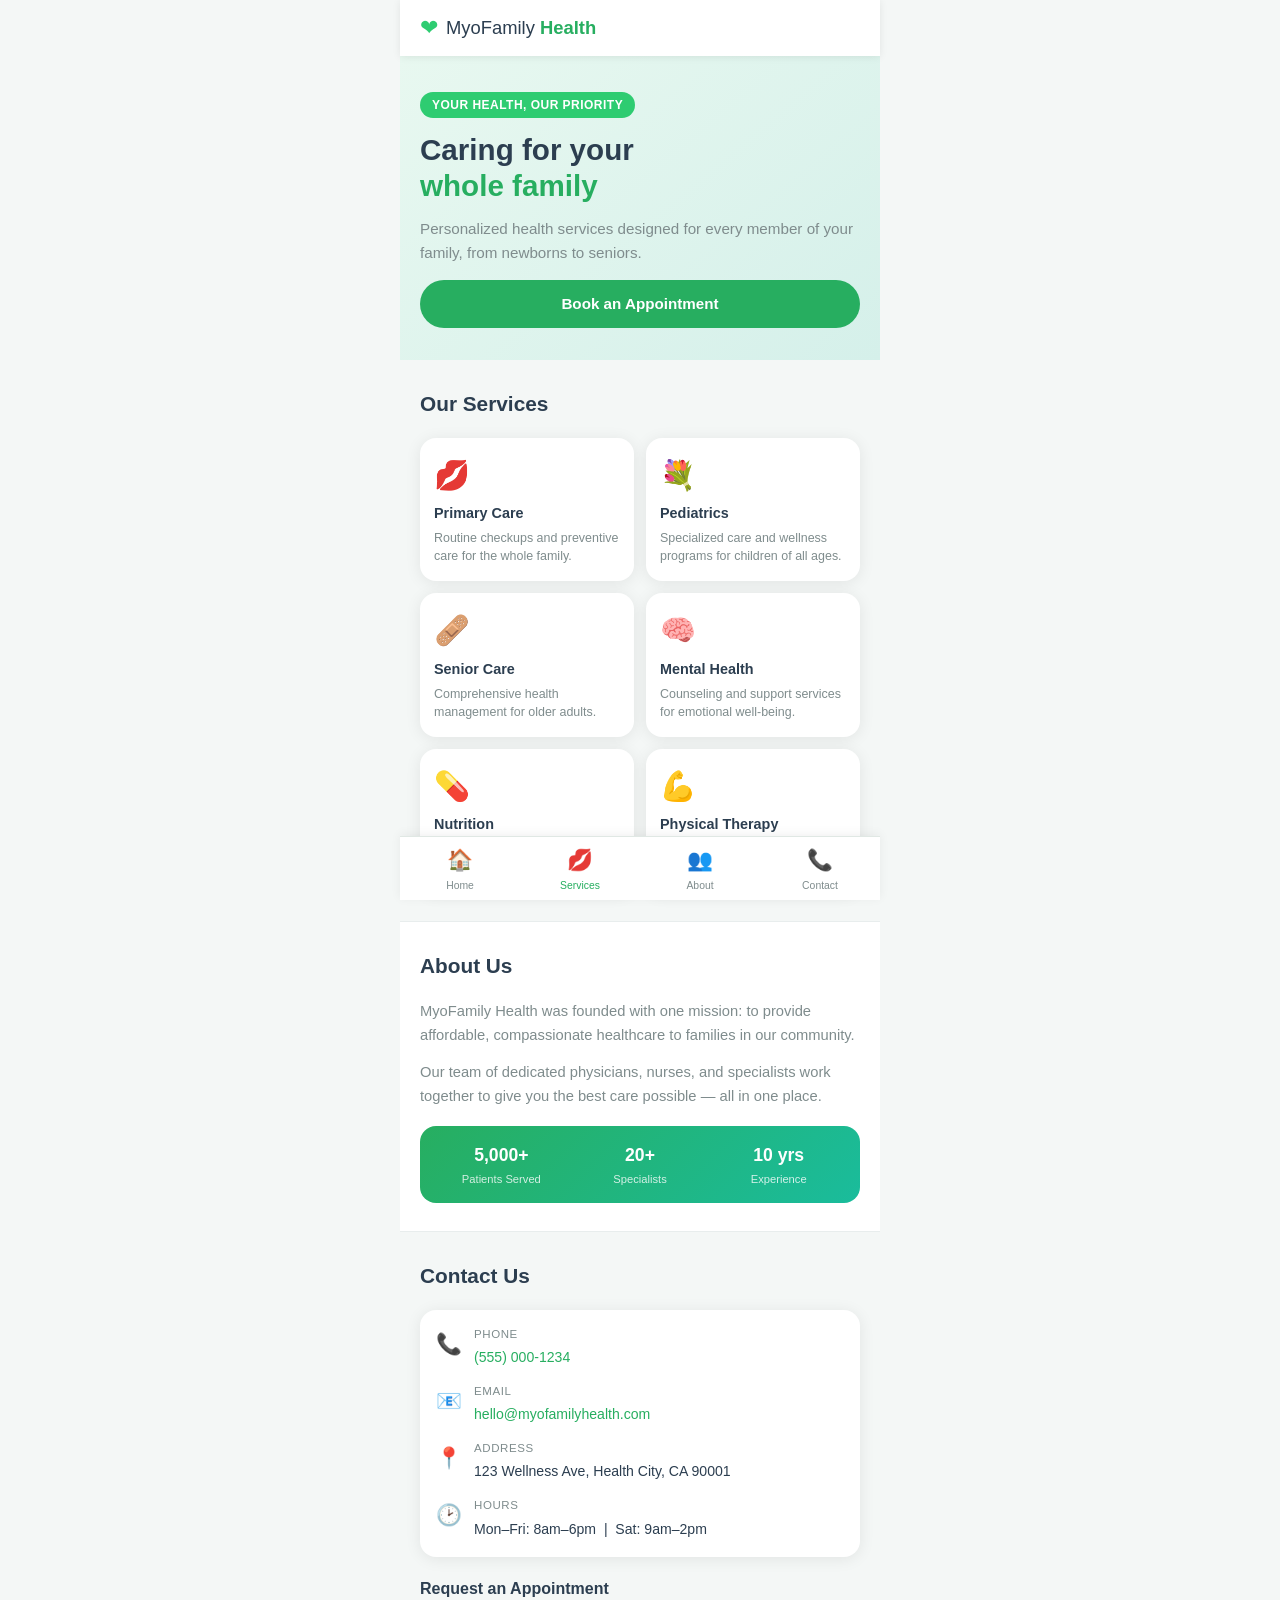
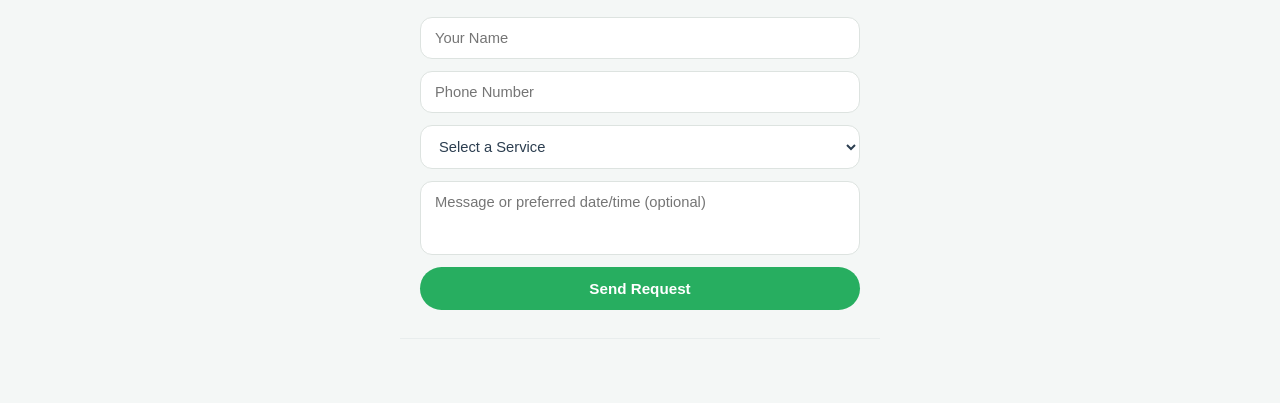
==== index.html @ 5edffdd1 "Initial commit: mobile-friendly MyoFamily Health website" ====
<!DOCTYPE html>
<html lang="en">
<head>
  <meta charset="UTF-8" />
  <meta name="viewport" content="width=device-width, initial-scale=1.0, maximum-scale=1.0" />
  <title>MyoFamily Health</title>
  <link rel="stylesheet" href="style.css" />
</head>
<body>

  <!-- Header -->
  <header class="header">
    <div class="logo">
      <span class="logo-icon">&#10084;</span>
      <span class="logo-text">MyoFamily <strong>Health</strong></span>
    </div>
  </header>

  <!-- Main content -->
  <main class="main">

    <!-- Home Section -->
    <section id="home" class="section hero">
      <div class="hero-badge">Your Health, Our Priority</div>
      <h1 class="hero-title">Caring for your<br/><span class="accent">whole family</span></h1>
      <p class="hero-sub">Personalized health services designed for every member of your family, from newborns to seniors.</p>
      <a href="#contact" class="btn-primary">Book an Appointment</a>
    </section>

    <!-- Services Section -->
    <section id="services" class="section">
      <h2 class="section-title">Our Services</h2>
      <div class="card-grid">
        <div class="card">
          <div class="card-icon">&#128139;</div>
          <h3>Primary Care</h3>
          <p>Routine checkups and preventive care for the whole family.</p>
        </div>
        <div class="card">
          <div class="card-icon">&#128144;</div>
          <h3>Pediatrics</h3>
          <p>Specialized care and wellness programs for children of all ages.</p>
        </div>
        <div class="card">
          <div class="card-icon">&#129657;</div>
          <h3>Senior Care</h3>
          <p>Comprehensive health management for older adults.</p>
        </div>
        <div class="card">
          <div class="card-icon">&#129504;</div>
          <h3>Mental Health</h3>
          <p>Counseling and support services for emotional well-being.</p>
        </div>
        <div class="card">
          <div class="card-icon">&#128138;</div>
          <h3>Nutrition</h3>
          <p>Personalized nutrition plans and dietary guidance.</p>
        </div>
        <div class="card">
          <div class="card-icon">&#128170;</div>
          <h3>Physical Therapy</h3>
          <p>Rehabilitation and movement care to keep you active.</p>
        </div>
      </div>
    </section>

    <!-- About Section -->
    <section id="about" class="section about-section">
      <h2 class="section-title">About Us</h2>
      <div class="about-card">
        <p>MyoFamily Health was founded with one mission: to provide affordable, compassionate healthcare to families in our community.</p>
        <p>Our team of dedicated physicians, nurses, and specialists work together to give you the best care possible — all in one place.</p>
        <div class="stats-row">
          <div class="stat">
            <span class="stat-num">5,000+</span>
            <span class="stat-label">Patients Served</span>
          </div>
          <div class="stat">
            <span class="stat-num">20+</span>
            <span class="stat-label">Specialists</span>
          </div>
          <div class="stat">
            <span class="stat-num">10 yrs</span>
            <span class="stat-label">Experience</span>
          </div>
        </div>
      </div>
    </section>

    <!-- Contact Section -->
    <section id="contact" class="section">
      <h2 class="section-title">Contact Us</h2>
      <div class="contact-card">
        <div class="contact-item">
          <span class="contact-icon">&#128222;</span>
          <div>
            <div class="contact-label">Phone</div>
            <a href="tel:+15550001234" class="contact-value">(555) 000-1234</a>
          </div>
        </div>
        <div class="contact-item">
          <span class="contact-icon">&#128231;</span>
          <div>
            <div class="contact-label">Email</div>
            <a href="mailto:hello@myofamilyhealth.com" class="contact-value">hello@myofamilyhealth.com</a>
          </div>
        </div>
        <div class="contact-item">
          <span class="contact-icon">&#128205;</span>
          <div>
            <div class="contact-label">Address</div>
            <span class="contact-value">123 Wellness Ave, Health City, CA 90001</span>
          </div>
        </div>
        <div class="contact-item">
          <span class="contact-icon">&#128337;</span>
          <div>
            <div class="contact-label">Hours</div>
            <span class="contact-value">Mon–Fri: 8am–6pm &nbsp;|&nbsp; Sat: 9am–2pm</span>
          </div>
        </div>
      </div>

      <form class="appt-form">
        <h3>Request an Appointment</h3>
        <input type="text" placeholder="Your Name" required />
        <input type="tel" placeholder="Phone Number" required />
        <select>
          <option value="" disabled selected>Select a Service</option>
          <option>Primary Care</option>
          <option>Pediatrics</option>
          <option>Senior Care</option>
          <option>Mental Health</option>
          <option>Nutrition</option>
          <option>Physical Therapy</option>
        </select>
        <textarea placeholder="Message or preferred date/time (optional)" rows="3"></textarea>
        <button type="submit" class="btn-primary">Send Request</button>
      </form>
    </section>

  </main>

  <!-- Bottom Navigation -->
  <nav class="bottom-nav">
    <a href="#home" class="nav-item active">
      <span class="nav-icon">&#127968;</span>
      <span>Home</span>
    </a>
    <a href="#services" class="nav-item">
      <span class="nav-icon">&#128139;</span>
      <span>Services</span>
    </a>
    <a href="#about" class="nav-item">
      <span class="nav-icon">&#128101;</span>
      <span>About</span>
    </a>
    <a href="#contact" class="nav-item">
      <span class="nav-icon">&#128222;</span>
      <span>Contact</span>
    </a>
  </nav>

  <script src="app.js"></script>
</body>
</html>
---- style.css ----
/* ── Reset & Base ── */
*, *::before, *::after { box-sizing: border-box; margin: 0; padding: 0; }

:root {
  --green:      #2ecc71;
  --green-dark: #27ae60;
  --teal:       #1abc9c;
  --text:       #2c3e50;
  --muted:      #7f8c8d;
  --bg:         #f4f7f6;
  --white:      #ffffff;
  --card-bg:    #ffffff;
  --nav-h:      64px;
  --header-h:   56px;
  --radius:     16px;
  --shadow:     0 2px 16px rgba(0,0,0,.08);
}

html { scroll-behavior: smooth; }

body {
  font-family: -apple-system, BlinkMacSystemFont, 'Segoe UI', Roboto, sans-serif;
  background: var(--bg);
  color: var(--text);
  font-size: 16px;
  line-height: 1.5;
  /* leave room for fixed header + bottom nav */
  padding-top: var(--header-h);
  padding-bottom: var(--nav-h);
  max-width: 480px;
  margin: 0 auto;
}

a { text-decoration: none; color: inherit; }

/* ── Header ── */
.header {
  position: fixed;
  top: 0; left: 0; right: 0;
  max-width: 480px;
  margin: 0 auto;
  height: var(--header-h);
  background: var(--white);
  display: flex;
  align-items: center;
  padding: 0 20px;
  box-shadow: 0 1px 8px rgba(0,0,0,.08);
  z-index: 100;
}

.logo {
  display: flex;
  align-items: center;
  gap: 8px;
  font-size: 1.15rem;
}

.logo-icon { font-size: 1.4rem; color: var(--green); }
.logo-text { color: var(--text); }
.logo-text strong { color: var(--green-dark); }

/* ── Main ── */
.main { display: flex; flex-direction: column; gap: 0; }

.section {
  padding: 28px 20px;
  border-bottom: 1px solid #e8eded;
}

.section-title {
  font-size: 1.3rem;
  font-weight: 700;
  margin-bottom: 18px;
  color: var(--text);
}

/* ── Hero ── */
.hero {
  background: linear-gradient(140deg, #e8f8f0 0%, #d5f0ea 100%);
  border-bottom: none;
  padding: 36px 20px 32px;
  display: flex;
  flex-direction: column;
  gap: 14px;
}

.hero-badge {
  display: inline-block;
  background: var(--green);
  color: #fff;
  font-size: 0.75rem;
  font-weight: 600;
  padding: 4px 12px;
  border-radius: 20px;
  width: fit-content;
  letter-spacing: .04em;
  text-transform: uppercase;
}

.hero-title {
  font-size: 1.85rem;
  font-weight: 800;
  line-height: 1.2;
  color: var(--text);
}

.accent { color: var(--green-dark); }

.hero-sub {
  font-size: 0.95rem;
  color: var(--muted);
  line-height: 1.6;
}

/* ── Primary Button ── */
.btn-primary {
  display: inline-block;
  background: var(--green-dark);
  color: #fff;
  font-size: 0.95rem;
  font-weight: 600;
  padding: 13px 24px;
  border-radius: 30px;
  border: none;
  cursor: pointer;
  text-align: center;
  width: 100%;
  transition: background .2s;
}
.btn-primary:hover, .btn-primary:active { background: var(--green); }

/* ── Service Cards ── */
.card-grid {
  display: grid;
  grid-template-columns: 1fr 1fr;
  gap: 12px;
}

.card {
  background: var(--card-bg);
  border-radius: var(--radius);
  padding: 16px 14px;
  box-shadow: var(--shadow);
  display: flex;
  flex-direction: column;
  gap: 6px;
}

.card-icon { font-size: 1.8rem; }

.card h3 {
  font-size: 0.9rem;
  font-weight: 700;
  color: var(--text);
}

.card p {
  font-size: 0.78rem;
  color: var(--muted);
  line-height: 1.4;
}

/* ── About ── */
.about-section { background: #fff; }

.about-card {
  display: flex;
  flex-direction: column;
  gap: 12px;
}

.about-card p {
  font-size: 0.92rem;
  color: var(--muted);
  line-height: 1.65;
}

.stats-row {
  display: flex;
  justify-content: space-between;
  background: linear-gradient(135deg, var(--green-dark), var(--teal));
  border-radius: var(--radius);
  padding: 16px 12px;
  margin-top: 6px;
}

.stat {
  display: flex;
  flex-direction: column;
  align-items: center;
  gap: 2px;
  flex: 1;
}

.stat-num {
  font-size: 1.1rem;
  font-weight: 800;
  color: #fff;
}

.stat-label {
  font-size: 0.7rem;
  color: rgba(255,255,255,.8);
  text-align: center;
}

/* ── Contact ── */
.contact-card {
  background: var(--card-bg);
  border-radius: var(--radius);
  box-shadow: var(--shadow);
  padding: 16px;
  display: flex;
  flex-direction: column;
  gap: 14px;
  margin-bottom: 20px;
}

.contact-item {
  display: flex;
  align-items: flex-start;
  gap: 12px;
}

.contact-icon { font-size: 1.3rem; margin-top: 2px; }

.contact-label {
  font-size: 0.72rem;
  color: var(--muted);
  text-transform: uppercase;
  letter-spacing: .05em;
  margin-bottom: 2px;
}

.contact-value {
  font-size: 0.88rem;
  color: var(--text);
  font-weight: 500;
}

a.contact-value { color: var(--green-dark); }

/* ── Appointment Form ── */
.appt-form {
  display: flex;
  flex-direction: column;
  gap: 12px;
}

.appt-form h3 {
  font-size: 1rem;
  font-weight: 700;
  color: var(--text);
  margin-bottom: 4px;
}

.appt-form input,
.appt-form select,
.appt-form textarea {
  width: 100%;
  border: 1.5px solid #dde3e0;
  border-radius: 12px;
  padding: 12px 14px;
  font-size: 0.92rem;
  font-family: inherit;
  color: var(--text);
  background: #fff;
  outline: none;
  transition: border-color .2s;
}

.appt-form input:focus,
.appt-form select:focus,
.appt-form textarea:focus {
  border-color: var(--green);
}

.appt-form textarea { resize: none; }

/* ── Bottom Nav ── */
.bottom-nav {
  position: fixed;
  bottom: 0; left: 0; right: 0;
  max-width: 480px;
  margin: 0 auto;
  height: var(--nav-h);
  background: var(--white);
  display: flex;
  border-top: 1px solid #e0e8e4;
  box-shadow: 0 -2px 10px rgba(0,0,0,.06);
  z-index: 100;
}

.nav-item {
  flex: 1;
  display: flex;
  flex-direction: column;
  align-items: center;
  justify-content: center;
  gap: 3px;
  font-size: 0.65rem;
  color: var(--muted);
  font-weight: 500;
  transition: color .15s;
}

.nav-item .nav-icon { font-size: 1.3rem; }

.nav-item.active,
.nav-item:active { color: var(--green-dark); }
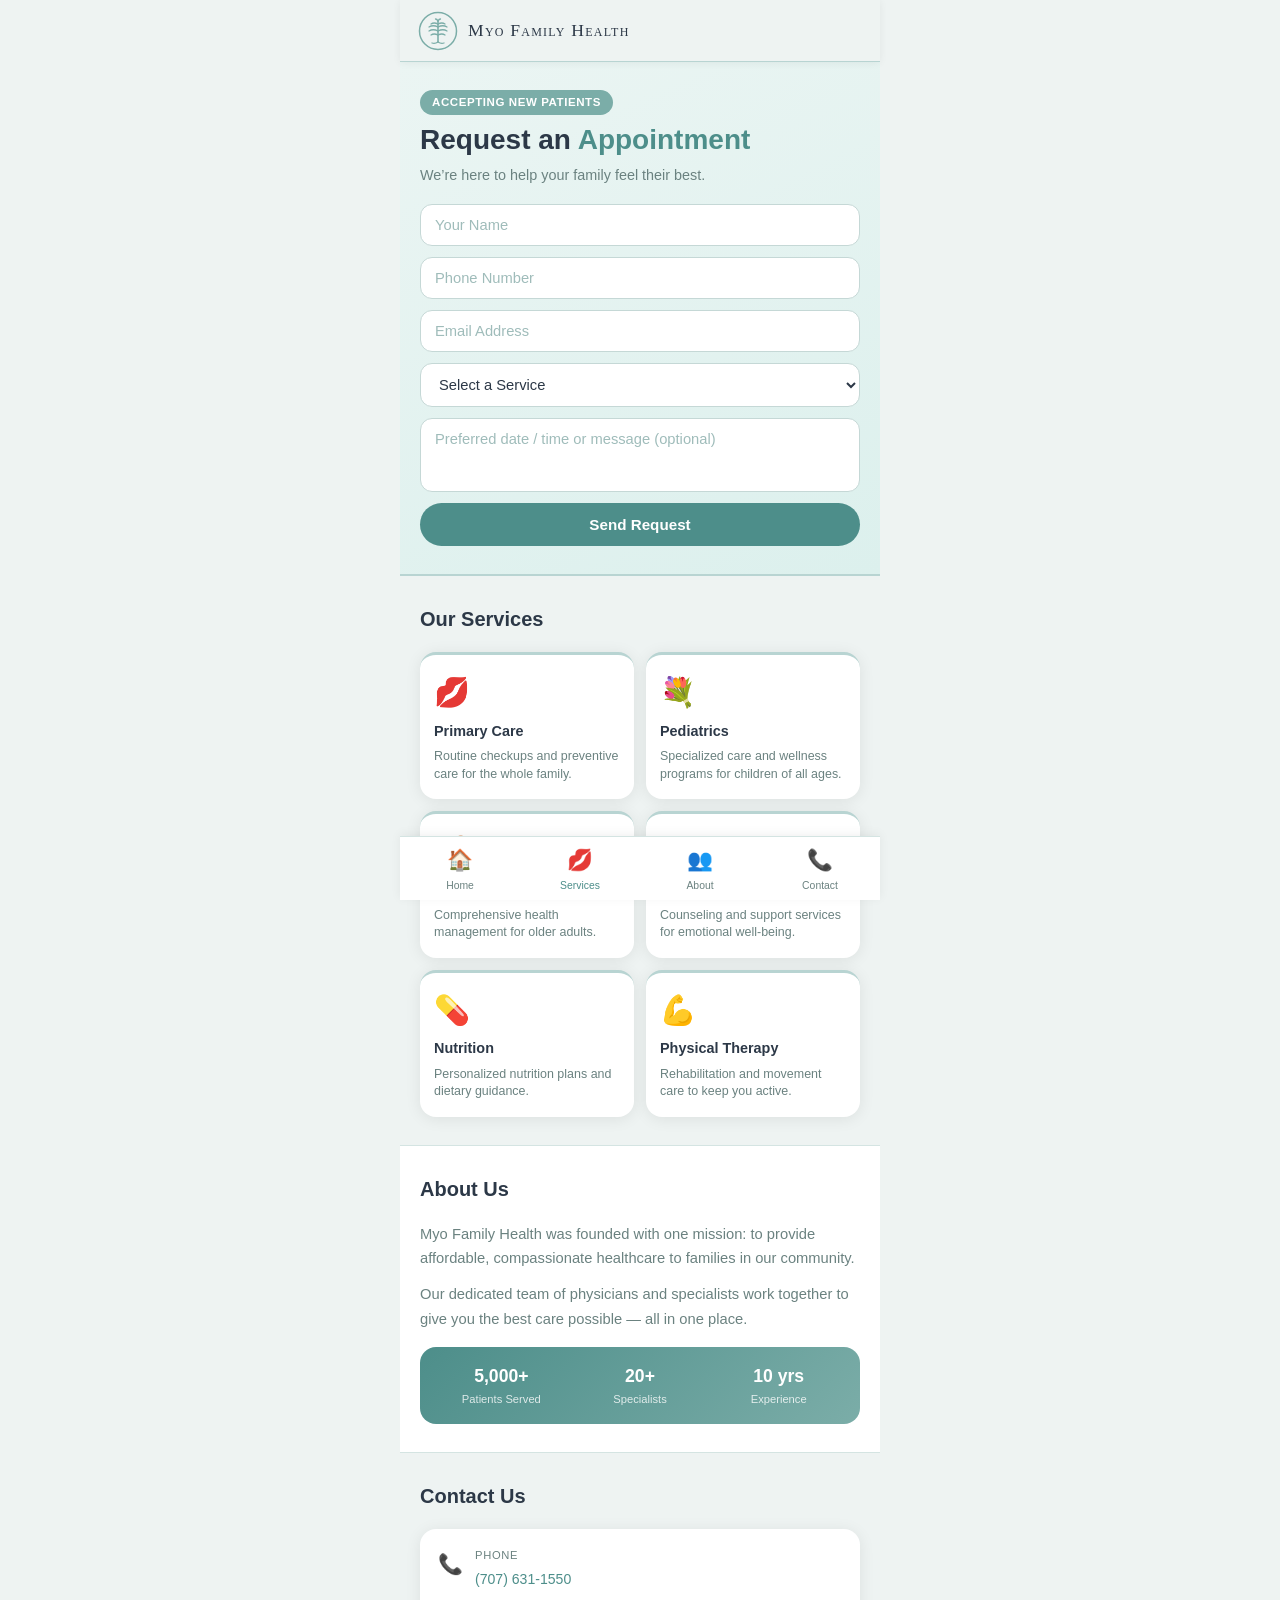
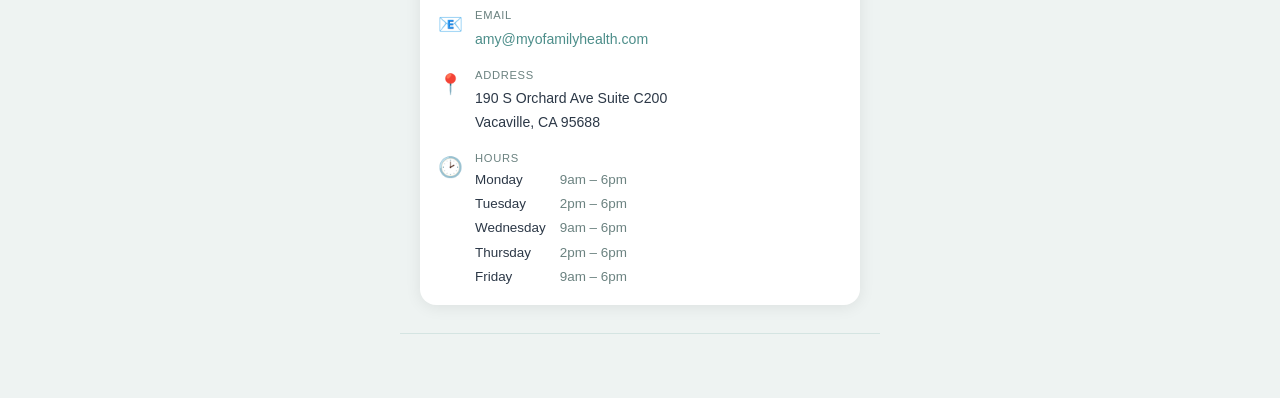
==== commit f8c2c91d: "Rebuild: brand colors, appointment form first, real contact info, updated About/hours" ====
--- a/index.html
+++ b/index.html
@@ -3,7 +3,7 @@
 <head>
   <meta charset="UTF-8" />
   <meta name="viewport" content="width=device-width, initial-scale=1.0, maximum-scale=1.0" />
-  <title>MyoFamily Health</title>
+  <title>Myo Family Health</title>
   <link rel="stylesheet" href="style.css" />
 </head>
 <body>
@@ -11,23 +11,55 @@
   <!-- Header -->
   <header class="header">
     <div class="logo">
-      <span class="logo-icon">&#10084;</span>
-      <span class="logo-text">MyoFamily <strong>Health</strong></span>
+      <svg class="logo-tree" width="40" height="40" viewBox="0 0 40 40" fill="none" xmlns="http://www.w3.org/2000/svg">
+        <circle cx="20" cy="20" r="18.5" stroke="#7BADA8" stroke-width="1.5"/>
+        <path d="M20 10 L20 31" stroke="#7BADA8" stroke-width="1.6" stroke-linecap="round"/>
+        <path d="M20 31 Q17 33 14 32" stroke="#7BADA8" stroke-width="1.3" stroke-linecap="round" fill="none"/>
+        <path d="M20 31 Q23 33 26 32" stroke="#7BADA8" stroke-width="1.3" stroke-linecap="round" fill="none"/>
+        <path d="M20 13 Q16 11 13 13" stroke="#7BADA8" stroke-width="1.3" stroke-linecap="round" fill="none"/>
+        <path d="M20 16 Q15 13.5 11 16" stroke="#7BADA8" stroke-width="1.3" stroke-linecap="round" fill="none"/>
+        <path d="M20 20 Q15 17.5 11 20" stroke="#7BADA8" stroke-width="1.3" stroke-linecap="round" fill="none"/>
+        <path d="M20 24 Q16 22 13 24" stroke="#7BADA8" stroke-width="1.3" stroke-linecap="round" fill="none"/>
+        <path d="M20 13 Q24 11 27 13" stroke="#7BADA8" stroke-width="1.3" stroke-linecap="round" fill="none"/>
+        <path d="M20 16 Q25 13.5 29 16" stroke="#7BADA8" stroke-width="1.3" stroke-linecap="round" fill="none"/>
+        <path d="M20 20 Q25 17.5 29 20" stroke="#7BADA8" stroke-width="1.3" stroke-linecap="round" fill="none"/>
+        <path d="M20 24 Q24 22 27 24" stroke="#7BADA8" stroke-width="1.3" stroke-linecap="round" fill="none"/>
+        <path d="M20 10 Q19 8 17.5 8" stroke="#7BADA8" stroke-width="1.3" stroke-linecap="round" fill="none"/>
+        <path d="M20 10 Q21 8 22.5 8" stroke="#7BADA8" stroke-width="1.3" stroke-linecap="round" fill="none"/>
+      </svg>
+      <span class="logo-text">Myo Family Health</span>
     </div>
   </header>
 
   <!-- Main content -->
   <main class="main">
 
-    <!-- Home Section -->
-    <section id="home" class="section hero">
-      <div class="hero-badge">Your Health, Our Priority</div>
-      <h1 class="hero-title">Caring for your<br/><span class="accent">whole family</span></h1>
-      <p class="hero-sub">Personalized health services designed for every member of your family, from newborns to seniors.</p>
-      <a href="#contact" class="btn-primary">Book an Appointment</a>
+    <!-- APPOINTMENT FIRST -->
+    <section id="home" class="section appt-top">
+      <div class="appt-top-header">
+        <div class="hero-badge">Accepting New Patients</div>
+        <h1 class="hero-title">Request an <span class="accent">Appointment</span></h1>
+        <p class="hero-sub">We&rsquo;re here to help your family feel their best.</p>
+      </div>
+      <form class="appt-form" id="appt-form">
+        <input type="text" placeholder="Your Name" required />
+        <input type="tel" placeholder="Phone Number" required />
+        <input type="email" placeholder="Email Address" />
+        <select>
+          <option value="" disabled selected>Select a Service</option>
+          <option>Primary Care</option>
+          <option>Pediatrics</option>
+          <option>Senior Care</option>
+          <option>Mental Health</option>
+          <option>Nutrition</option>
+          <option>Physical Therapy</option>
+        </select>
+        <textarea placeholder="Preferred date / time or message (optional)" rows="3"></textarea>
+        <button type="submit" class="btn-primary">Send Request</button>
+      </form>
     </section>
 
-    <!-- Services Section -->
+    <!-- Services -->
     <section id="services" class="section">
       <h2 class="section-title">Our Services</h2>
       <div class="card-grid">
@@ -64,12 +96,12 @@
       </div>
     </section>
 
-    <!-- About Section -->
+    <!-- About -->
     <section id="about" class="section about-section">
       <h2 class="section-title">About Us</h2>
       <div class="about-card">
-        <p>MyoFamily Health was founded with one mission: to provide affordable, compassionate healthcare to families in our community.</p>
-        <p>Our team of dedicated physicians, nurses, and specialists work together to give you the best care possible — all in one place.</p>
+        <p>Myo Family Health was founded with one mission: to provide affordable, compassionate healthcare to families in our community.</p>
+        <p>Our dedicated team of physicians and specialists work together to give you the best care possible &mdash; all in one place.</p>
         <div class="stats-row">
           <div class="stat">
             <span class="stat-num">5,000+</span>
@@ -87,7 +119,7 @@
       </div>
     </section>
 
-    <!-- Contact Section -->
+    <!-- Contact -->
     <section id="contact" class="section">
       <h2 class="section-title">Contact Us</h2>
       <div class="contact-card">
@@ -95,48 +127,37 @@
           <span class="contact-icon">&#128222;</span>
           <div>
             <div class="contact-label">Phone</div>
-            <a href="tel:+15550001234" class="contact-value">(555) 000-1234</a>
+            <a href="tel:+17076311550" class="contact-value">(707) 631-1550</a>
           </div>
         </div>
         <div class="contact-item">
           <span class="contact-icon">&#128231;</span>
           <div>
             <div class="contact-label">Email</div>
-            <a href="mailto:hello@myofamilyhealth.com" class="contact-value">hello@myofamilyhealth.com</a>
+            <a href="mailto:amy@myofamilyhealth.com" class="contact-value">amy@myofamilyhealth.com</a>
           </div>
         </div>
         <div class="contact-item">
           <span class="contact-icon">&#128205;</span>
           <div>
             <div class="contact-label">Address</div>
-            <span class="contact-value">123 Wellness Ave, Health City, CA 90001</span>
+            <span class="contact-value">190 S Orchard Ave Suite C200<br/>Vacaville, CA 95688</span>
           </div>
         </div>
         <div class="contact-item">
           <span class="contact-icon">&#128337;</span>
           <div>
             <div class="contact-label">Hours</div>
-            <span class="contact-value">Mon–Fri: 8am–6pm &nbsp;|&nbsp; Sat: 9am–2pm</span>
+            <div class="hours-grid">
+              <span class="day">Monday</span>    <span class="hrs">9am &ndash; 6pm</span>
+              <span class="day">Tuesday</span>   <span class="hrs">2pm &ndash; 6pm</span>
+              <span class="day">Wednesday</span> <span class="hrs">9am &ndash; 6pm</span>
+              <span class="day">Thursday</span>  <span class="hrs">2pm &ndash; 6pm</span>
+              <span class="day">Friday</span>    <span class="hrs">9am &ndash; 6pm</span>
+            </div>
           </div>
         </div>
       </div>
-
-      <form class="appt-form">
-        <h3>Request an Appointment</h3>
-        <input type="text" placeholder="Your Name" required />
-        <input type="tel" placeholder="Phone Number" required />
-        <select>
-          <option value="" disabled selected>Select a Service</option>
-          <option>Primary Care</option>
-          <option>Pediatrics</option>
-          <option>Senior Care</option>
-          <option>Mental Health</option>
-          <option>Nutrition</option>
-          <option>Physical Therapy</option>
-        </select>
-        <textarea placeholder="Message or preferred date/time (optional)" rows="3"></textarea>
-        <button type="submit" class="btn-primary">Send Request</button>
-      </form>
     </section>
 
   </main>
--- a/style.css
+++ b/style.css
@@ -2,18 +2,20 @@
 *, *::before, *::after { box-sizing: border-box; margin: 0; padding: 0; }
 
 :root {
-  --green:      #2ecc71;
-  --green-dark: #27ae60;
-  --teal:       #1abc9c;
-  --text:       #2c3e50;
-  --muted:      #7f8c8d;
-  --bg:         #f4f7f6;
-  --white:      #ffffff;
-  --card-bg:    #ffffff;
-  --nav-h:      64px;
-  --header-h:   56px;
-  --radius:     16px;
-  --shadow:     0 2px 16px rgba(0,0,0,.08);
+  --primary:       #7BADA8;
+  --primary-dark:  #4D8E8A;
+  --primary-light: #B8D4D2;
+  --text:          #2C3847;
+  --muted:         #6B8280;
+  --bg:            #EEF3F2;
+  --white:         #FFFFFF;
+  --card-bg:       #FFFFFF;
+  --header-bg:     #EEF3F2;
+  --border:        #D4E4E2;
+  --nav-h:         64px;
+  --header-h:      62px;
+  --radius:        16px;
+  --shadow:        0 2px 16px rgba(0,0,0,.08);
 }
 
 html { scroll-behavior: smooth; }
@@ -24,7 +26,6 @@
   color: var(--text);
   font-size: 16px;
   line-height: 1.5;
-  /* leave room for fixed header + bottom nav */
   padding-top: var(--header-h);
   padding-bottom: var(--nav-h);
   max-width: 480px;
@@ -40,82 +41,93 @@
   max-width: 480px;
   margin: 0 auto;
   height: var(--header-h);
-  background: var(--white);
+  background: var(--header-bg);
   display: flex;
   align-items: center;
-  padding: 0 20px;
-  box-shadow: 0 1px 8px rgba(0,0,0,.08);
+  padding: 0 18px;
+  border-bottom: 1px solid var(--primary-light);
+  box-shadow: 0 1px 8px rgba(0,0,0,.06);
   z-index: 100;
 }
 
 .logo {
   display: flex;
   align-items: center;
-  gap: 8px;
-  font-size: 1.15rem;
-}
-
-.logo-icon { font-size: 1.4rem; color: var(--green); }
-.logo-text { color: var(--text); }
-.logo-text strong { color: var(--green-dark); }
+  gap: 10px;
+}
+
+.logo-tree { flex-shrink: 0; }
+
+.logo-text {
+  font-family: Georgia, 'Times New Roman', serif;
+  font-variant: small-caps;
+  font-size: 1.1rem;
+  letter-spacing: 0.07em;
+  color: var(--text);
+  font-weight: normal;
+}
 
 /* ── Main ── */
-.main { display: flex; flex-direction: column; gap: 0; }
+.main { display: flex; flex-direction: column; }
 
 .section {
   padding: 28px 20px;
-  border-bottom: 1px solid #e8eded;
+  border-bottom: 1px solid var(--border);
 }
 
 .section-title {
-  font-size: 1.3rem;
+  font-size: 1.25rem;
   font-weight: 700;
   margin-bottom: 18px;
   color: var(--text);
 }
 
-/* ── Hero ── */
-.hero {
-  background: linear-gradient(140deg, #e8f8f0 0%, #d5f0ea 100%);
-  border-bottom: none;
-  padding: 36px 20px 32px;
-  display: flex;
-  flex-direction: column;
-  gap: 14px;
+/* ── Appointment (top hero) ── */
+.appt-top {
+  background: linear-gradient(155deg, #EBF5F3 0%, #DCF0ED 100%);
+  border-bottom: 2px solid var(--primary-light);
+  display: flex;
+  flex-direction: column;
+  gap: 18px;
+}
+
+.appt-top-header {
+  display: flex;
+  flex-direction: column;
+  gap: 8px;
 }
 
 .hero-badge {
   display: inline-block;
-  background: var(--green);
+  background: var(--primary);
   color: #fff;
-  font-size: 0.75rem;
+  font-size: 0.72rem;
   font-weight: 600;
   padding: 4px 12px;
   border-radius: 20px;
   width: fit-content;
-  letter-spacing: .04em;
+  letter-spacing: .05em;
   text-transform: uppercase;
 }
 
 .hero-title {
-  font-size: 1.85rem;
+  font-size: 1.75rem;
   font-weight: 800;
   line-height: 1.2;
   color: var(--text);
 }
 
-.accent { color: var(--green-dark); }
+.accent { color: var(--primary-dark); }
 
 .hero-sub {
-  font-size: 0.95rem;
-  color: var(--muted);
-  line-height: 1.6;
-}
-
-/* ── Primary Button ── */
+  font-size: 0.9rem;
+  color: var(--muted);
+}
+
+/* ── Button ── */
 .btn-primary {
   display: inline-block;
-  background: var(--green-dark);
+  background: var(--primary-dark);
   color: #fff;
   font-size: 0.95rem;
   font-weight: 600;
@@ -125,9 +137,10 @@
   cursor: pointer;
   text-align: center;
   width: 100%;
+  font-family: inherit;
   transition: background .2s;
 }
-.btn-primary:hover, .btn-primary:active { background: var(--green); }
+.btn-primary:hover, .btn-primary:active { background: var(--primary); }
 
 /* ── Service Cards ── */
 .card-grid {
@@ -144,6 +157,7 @@
   display: flex;
   flex-direction: column;
   gap: 6px;
+  border-top: 3px solid var(--primary-light);
 }
 
 .card-icon { font-size: 1.8rem; }
@@ -161,7 +175,7 @@
 }
 
 /* ── About ── */
-.about-section { background: #fff; }
+.about-section { background: var(--white); }
 
 .about-card {
   display: flex;
@@ -178,10 +192,10 @@
 .stats-row {
   display: flex;
   justify-content: space-between;
-  background: linear-gradient(135deg, var(--green-dark), var(--teal));
+  background: linear-gradient(135deg, var(--primary-dark), var(--primary));
   border-radius: var(--radius);
   padding: 16px 12px;
-  margin-top: 6px;
+  margin-top: 4px;
 }
 
 .stat {
@@ -209,11 +223,10 @@
   background: var(--card-bg);
   border-radius: var(--radius);
   box-shadow: var(--shadow);
-  padding: 16px;
-  display: flex;
-  flex-direction: column;
-  gap: 14px;
-  margin-bottom: 20px;
+  padding: 18px;
+  display: flex;
+  flex-direction: column;
+  gap: 16px;
 }
 
 .contact-item {
@@ -222,14 +235,14 @@
   gap: 12px;
 }
 
-.contact-icon { font-size: 1.3rem; margin-top: 2px; }
+.contact-icon { font-size: 1.25rem; margin-top: 2px; }
 
 .contact-label {
-  font-size: 0.72rem;
+  font-size: 0.7rem;
   color: var(--muted);
   text-transform: uppercase;
-  letter-spacing: .05em;
-  margin-bottom: 2px;
+  letter-spacing: .06em;
+  margin-bottom: 3px;
 }
 
 .contact-value {
@@ -238,43 +251,61 @@
   font-weight: 500;
 }
 
-a.contact-value { color: var(--green-dark); }
-
-/* ── Appointment Form ── */
+a.contact-value { color: var(--primary-dark); }
+
+/* ── Hours grid ── */
+.hours-grid {
+  display: grid;
+  grid-template-columns: auto 1fr;
+  gap: 4px 14px;
+  margin-top: 2px;
+}
+
+.hours-grid .day {
+  font-size: 0.84rem;
+  color: var(--text);
+  font-weight: 500;
+}
+
+.hours-grid .hrs {
+  font-size: 0.84rem;
+  color: var(--muted);
+}
+
+/* ── Appt form fields ── */
 .appt-form {
   display: flex;
   flex-direction: column;
-  gap: 12px;
-}
-
-.appt-form h3 {
-  font-size: 1rem;
-  font-weight: 700;
-  color: var(--text);
-  margin-bottom: 4px;
+  gap: 11px;
 }
 
 .appt-form input,
 .appt-form select,
 .appt-form textarea {
   width: 100%;
-  border: 1.5px solid #dde3e0;
+  border: 1.5px solid #C5D8D6;
   border-radius: 12px;
   padding: 12px 14px;
   font-size: 0.92rem;
   font-family: inherit;
   color: var(--text);
-  background: #fff;
+  background: var(--white);
   outline: none;
   transition: border-color .2s;
 }
+
+.appt-form input::placeholder,
+.appt-form textarea::placeholder { color: #9FBCBA; }
 
 .appt-form input:focus,
 .appt-form select:focus,
 .appt-form textarea:focus {
-  border-color: var(--green);
-}
-
+  border-color: var(--primary);
+  box-shadow: 0 0 0 3px rgba(123,173,168,.15);
+}
+
+.appt-form select { color: var(--text); }
+.appt-form select option[value=""] { color: #9FBCBA; }
 .appt-form textarea { resize: none; }
 
 /* ── Bottom Nav ── */
@@ -286,7 +317,7 @@
   height: var(--nav-h);
   background: var(--white);
   display: flex;
-  border-top: 1px solid #e0e8e4;
+  border-top: 1px solid var(--border);
   box-shadow: 0 -2px 10px rgba(0,0,0,.06);
   z-index: 100;
 }
@@ -307,4 +338,4 @@
 .nav-item .nav-icon { font-size: 1.3rem; }
 
 .nav-item.active,
-.nav-item:active { color: var(--green-dark); }
+.nav-item:active { color: var(--primary-dark); }
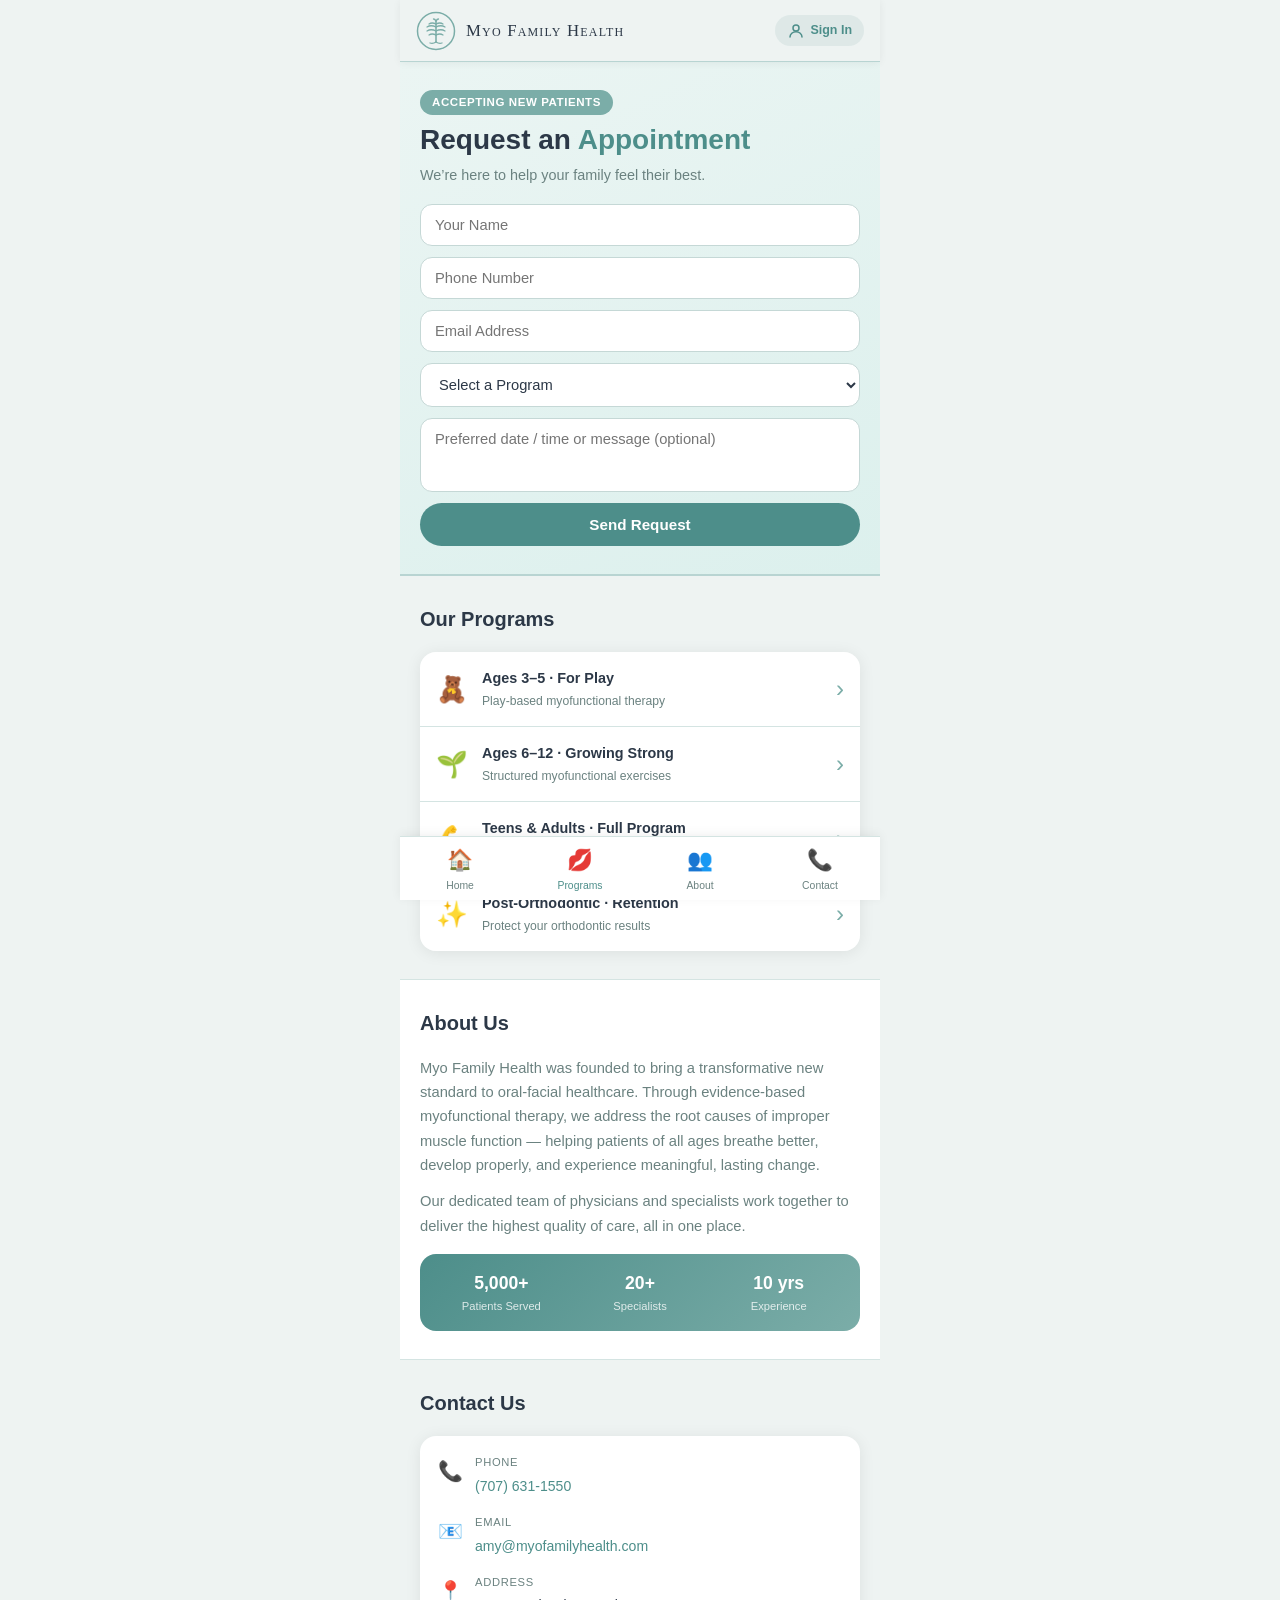
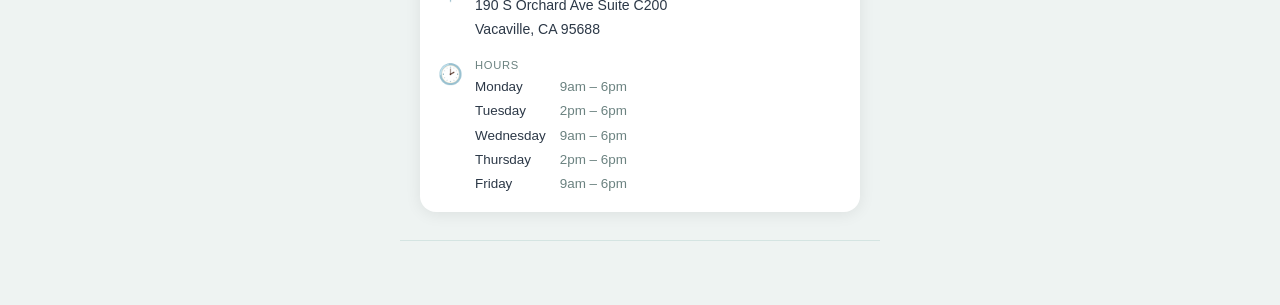
==== commit 85390adc: "Add auth system, update mission, 4 service rows, login page, updated styles" ====
--- a/index.html
+++ b/index.html
@@ -8,10 +8,9 @@
 </head>
 <body>
 
-  <!-- Header -->
   <header class="header">
     <div class="logo">
-      <svg class="logo-tree" width="40" height="40" viewBox="0 0 40 40" fill="none" xmlns="http://www.w3.org/2000/svg">
+      <svg class="logo-tree" width="40" height="40" viewBox="0 0 40 40" fill="none">
         <circle cx="20" cy="20" r="18.5" stroke="#7BADA8" stroke-width="1.5"/>
         <path d="M20 10 L20 31" stroke="#7BADA8" stroke-width="1.6" stroke-linecap="round"/>
         <path d="M20 31 Q17 33 14 32" stroke="#7BADA8" stroke-width="1.3" stroke-linecap="round" fill="none"/>
@@ -29,12 +28,17 @@
       </svg>
       <span class="logo-text">Myo Family Health</span>
     </div>
+    <a href="login.html" class="header-acct" id="header-acct">
+      <svg width="18" height="18" viewBox="0 0 24 24" fill="none" stroke="currentColor" stroke-width="2" stroke-linecap="round">
+        <circle cx="12" cy="8" r="4"/>
+        <path d="M4 20c0-4 3.58-7 8-7s8 3 8 7"/>
+      </svg>
+      <span id="header-acct-label">Sign In</span>
+    </a>
   </header>
 
-  <!-- Main content -->
   <main class="main">
 
-    <!-- APPOINTMENT FIRST -->
     <section id="home" class="section appt-top">
       <div class="appt-top-header">
         <div class="hero-badge">Accepting New Patients</div>
@@ -46,103 +50,82 @@
         <input type="tel" placeholder="Phone Number" required />
         <input type="email" placeholder="Email Address" />
         <select>
-          <option value="" disabled selected>Select a Service</option>
-          <option>Primary Care</option>
-          <option>Pediatrics</option>
-          <option>Senior Care</option>
-          <option>Mental Health</option>
-          <option>Nutrition</option>
-          <option>Physical Therapy</option>
+          <option value="" disabled selected>Select a Program</option>
+          <option>Ages 3–5 · For Play</option>
+          <option>Ages 6–12 · Growing Strong</option>
+          <option>Teens &amp; Adults · Full Program</option>
+          <option>Post-Orthodontic · Retention</option>
         </select>
         <textarea placeholder="Preferred date / time or message (optional)" rows="3"></textarea>
         <button type="submit" class="btn-primary">Send Request</button>
       </form>
     </section>
 
-    <!-- Services -->
     <section id="services" class="section">
-      <h2 class="section-title">Our Services</h2>
-      <div class="card-grid">
-        <div class="card">
-          <div class="card-icon">&#128139;</div>
-          <h3>Primary Care</h3>
-          <p>Routine checkups and preventive care for the whole family.</p>
-        </div>
-        <div class="card">
-          <div class="card-icon">&#128144;</div>
-          <h3>Pediatrics</h3>
-          <p>Specialized care and wellness programs for children of all ages.</p>
-        </div>
-        <div class="card">
-          <div class="card-icon">&#129657;</div>
-          <h3>Senior Care</h3>
-          <p>Comprehensive health management for older adults.</p>
-        </div>
-        <div class="card">
-          <div class="card-icon">&#129504;</div>
-          <h3>Mental Health</h3>
-          <p>Counseling and support services for emotional well-being.</p>
-        </div>
-        <div class="card">
-          <div class="card-icon">&#128138;</div>
-          <h3>Nutrition</h3>
-          <p>Personalized nutrition plans and dietary guidance.</p>
-        </div>
-        <div class="card">
-          <div class="card-icon">&#128170;</div>
-          <h3>Physical Therapy</h3>
-          <p>Rehabilitation and movement care to keep you active.</p>
+      <h2 class="section-title">Our Programs</h2>
+      <div class="service-list">
+        <a href="service-play.html" class="service-row">
+          <div class="service-row-icon">🧸</div>
+          <div class="service-row-info">
+            <div class="service-row-title">Ages 3–5 · For Play</div>
+            <div class="service-row-sub">Play-based myofunctional therapy</div>
+          </div>
+          <span class="chevron">›</span>
+        </a>
+        <a href="service-growing.html" class="service-row">
+          <div class="service-row-icon">🌱</div>
+          <div class="service-row-info">
+            <div class="service-row-title">Ages 6–12 · Growing Strong</div>
+            <div class="service-row-sub">Structured myofunctional exercises</div>
+          </div>
+          <span class="chevron">›</span>
+        </a>
+        <a href="service-teen.html" class="service-row">
+          <div class="service-row-icon">💪</div>
+          <div class="service-row-info">
+            <div class="service-row-title">Teens &amp; Adults · Full Program</div>
+            <div class="service-row-sub">Comprehensive myofunctional therapy</div>
+          </div>
+          <span class="chevron">›</span>
+        </a>
+        <a href="service-ortho.html" class="service-row">
+          <div class="service-row-icon">✨</div>
+          <div class="service-row-info">
+            <div class="service-row-title">Post-Orthodontic · Retention</div>
+            <div class="service-row-sub">Protect your orthodontic results</div>
+          </div>
+          <span class="chevron">›</span>
+        </a>
+      </div>
+    </section>
+
+    <section id="about" class="section about-section">
+      <h2 class="section-title">About Us</h2>
+      <div class="about-card">
+        <p>Myo Family Health was founded to bring a transformative new standard to oral-facial healthcare. Through evidence-based myofunctional therapy, we address the root causes of improper muscle function &mdash; helping patients of all ages breathe better, develop properly, and experience meaningful, lasting change.</p>
+        <p>Our dedicated team of physicians and specialists work together to deliver the highest quality of care, all in one place.</p>
+        <div class="stats-row">
+          <div class="stat"><span class="stat-num">5,000+</span><span class="stat-label">Patients Served</span></div>
+          <div class="stat"><span class="stat-num">20+</span><span class="stat-label">Specialists</span></div>
+          <div class="stat"><span class="stat-num">10 yrs</span><span class="stat-label">Experience</span></div>
         </div>
       </div>
     </section>
 
-    <!-- About -->
-    <section id="about" class="section about-section">
-      <h2 class="section-title">About Us</h2>
-      <div class="about-card">
-        <p>Myo Family Health was founded with one mission: to provide affordable, compassionate healthcare to families in our community.</p>
-        <p>Our dedicated team of physicians and specialists work together to give you the best care possible &mdash; all in one place.</p>
-        <div class="stats-row">
-          <div class="stat">
-            <span class="stat-num">5,000+</span>
-            <span class="stat-label">Patients Served</span>
-          </div>
-          <div class="stat">
-            <span class="stat-num">20+</span>
-            <span class="stat-label">Specialists</span>
-          </div>
-          <div class="stat">
-            <span class="stat-num">10 yrs</span>
-            <span class="stat-label">Experience</span>
-          </div>
-        </div>
-      </div>
-    </section>
-
-    <!-- Contact -->
     <section id="contact" class="section">
       <h2 class="section-title">Contact Us</h2>
       <div class="contact-card">
         <div class="contact-item">
           <span class="contact-icon">&#128222;</span>
-          <div>
-            <div class="contact-label">Phone</div>
-            <a href="tel:+17076311550" class="contact-value">(707) 631-1550</a>
-          </div>
+          <div><div class="contact-label">Phone</div><a href="tel:+17076311550" class="contact-value">(707) 631-1550</a></div>
         </div>
         <div class="contact-item">
           <span class="contact-icon">&#128231;</span>
-          <div>
-            <div class="contact-label">Email</div>
-            <a href="mailto:amy@myofamilyhealth.com" class="contact-value">amy@myofamilyhealth.com</a>
-          </div>
+          <div><div class="contact-label">Email</div><a href="mailto:amy@myofamilyhealth.com" class="contact-value">amy@myofamilyhealth.com</a></div>
         </div>
         <div class="contact-item">
           <span class="contact-icon">&#128205;</span>
-          <div>
-            <div class="contact-label">Address</div>
-            <span class="contact-value">190 S Orchard Ave Suite C200<br/>Vacaville, CA 95688</span>
-          </div>
+          <div><div class="contact-label">Address</div><span class="contact-value">190 S Orchard Ave Suite C200<br/>Vacaville, CA 95688</span></div>
         </div>
         <div class="contact-item">
           <span class="contact-icon">&#128337;</span>
@@ -162,26 +145,14 @@
 
   </main>
 
-  <!-- Bottom Navigation -->
   <nav class="bottom-nav">
-    <a href="#home" class="nav-item active">
-      <span class="nav-icon">&#127968;</span>
-      <span>Home</span>
-    </a>
-    <a href="#services" class="nav-item">
-      <span class="nav-icon">&#128139;</span>
-      <span>Services</span>
-    </a>
-    <a href="#about" class="nav-item">
-      <span class="nav-icon">&#128101;</span>
-      <span>About</span>
-    </a>
-    <a href="#contact" class="nav-item">
-      <span class="nav-icon">&#128222;</span>
-      <span>Contact</span>
-    </a>
+    <a href="#home" class="nav-item active"><span class="nav-icon">&#127968;</span><span>Home</span></a>
+    <a href="#services" class="nav-item"><span class="nav-icon">&#128139;</span><span>Programs</span></a>
+    <a href="#about" class="nav-item"><span class="nav-icon">&#128101;</span><span>About</span></a>
+    <a href="#contact" class="nav-item"><span class="nav-icon">&#128222;</span><span>Contact</span></a>
   </nav>
 
+  <script src="auth.js"></script>
   <script src="app.js"></script>
 </body>
 </html>
--- a/style.css
+++ b/style.css
@@ -1,5 +1,6 @@
-/* ── Reset & Base ── */
+/* ── Reset ── */
 *, *::before, *::after { box-sizing: border-box; margin: 0; padding: 0; }
+.hidden { display: none !important; }
 
 :root {
   --primary:       #7BADA8;
@@ -32,9 +33,15 @@
   margin: 0 auto;
 }
 
+body.service-page,
+body.auth-page {
+  padding-top: 0;
+  padding-bottom: 0;
+}
+
 a { text-decoration: none; color: inherit; }
 
-/* ── Header ── */
+/* ── Main Header ── */
 .header {
   position: fixed;
   top: 0; left: 0; right: 0;
@@ -44,30 +51,63 @@
   background: var(--header-bg);
   display: flex;
   align-items: center;
-  padding: 0 18px;
+  padding: 0 16px;
   border-bottom: 1px solid var(--primary-light);
   box-shadow: 0 1px 8px rgba(0,0,0,.06);
   z-index: 100;
 }
 
-.logo {
-  display: flex;
-  align-items: center;
-  gap: 10px;
-}
-
+.logo { display: flex; align-items: center; gap: 10px; flex: 1; }
 .logo-tree { flex-shrink: 0; }
-
 .logo-text {
   font-family: Georgia, 'Times New Roman', serif;
   font-variant: small-caps;
-  font-size: 1.1rem;
+  font-size: 1.05rem;
   letter-spacing: 0.07em;
   color: var(--text);
   font-weight: normal;
 }
 
-/* ── Main ── */
+.header-acct {
+  display: flex;
+  align-items: center;
+  gap: 5px;
+  color: var(--primary-dark);
+  font-size: 0.78rem;
+  font-weight: 600;
+  background: rgba(77,142,138,.1);
+  padding: 6px 12px;
+  border-radius: 20px;
+  white-space: nowrap;
+}
+
+/* ── Sub-page Header ── */
+.sub-header {
+  position: sticky;
+  top: 0;
+  background: var(--header-bg);
+  display: flex;
+  align-items: center;
+  justify-content: space-between;
+  padding: 0 16px;
+  height: 52px;
+  border-bottom: 1px solid var(--primary-light);
+  box-shadow: 0 1px 4px rgba(0,0,0,.05);
+  z-index: 50;
+}
+
+.back-btn {
+  display: flex;
+  align-items: center;
+  gap: 6px;
+  color: var(--primary-dark);
+  font-size: 0.88rem;
+  font-weight: 600;
+}
+
+.sub-header-acct { color: var(--primary-dark); display: flex; align-items: center; }
+
+/* ── Main index layout ── */
 .main { display: flex; flex-direction: column; }
 
 .section {
@@ -82,7 +122,7 @@
   color: var(--text);
 }
 
-/* ── Appointment (top hero) ── */
+/* ── Appointment hero ── */
 .appt-top {
   background: linear-gradient(155deg, #EBF5F3 0%, #DCF0ED 100%);
   border-bottom: 2px solid var(--primary-light);
@@ -91,11 +131,7 @@
   gap: 18px;
 }
 
-.appt-top-header {
-  display: flex;
-  flex-direction: column;
-  gap: 8px;
-}
+.appt-top-header { display: flex; flex-direction: column; gap: 8px; }
 
 .hero-badge {
   display: inline-block;
@@ -118,15 +154,11 @@
 }
 
 .accent { color: var(--primary-dark); }
-
-.hero-sub {
-  font-size: 0.9rem;
-  color: var(--muted);
-}
-
-/* ── Button ── */
+.hero-sub { font-size: 0.9rem; color: var(--muted); }
+
+/* ── Buttons ── */
 .btn-primary {
-  display: inline-block;
+  display: block;
   background: var(--primary-dark);
   color: #fff;
   font-size: 0.95rem;
@@ -142,52 +174,81 @@
 }
 .btn-primary:hover, .btn-primary:active { background: var(--primary); }
 
-/* ── Service Cards ── */
-.card-grid {
-  display: grid;
-  grid-template-columns: 1fr 1fr;
-  gap: 12px;
-}
-
-.card {
-  background: var(--card-bg);
+.btn-ghost {
+  display: block;
+  background: transparent;
+  color: var(--primary-dark);
+  font-size: 0.95rem;
+  font-weight: 600;
+  padding: 12px 24px;
+  border-radius: 30px;
+  border: 1.5px solid var(--primary);
+  cursor: pointer;
+  text-align: center;
+  width: 100%;
+  font-family: inherit;
+  transition: all .2s;
+}
+.btn-ghost:hover, .btn-ghost:active { background: rgba(77,142,138,.08); }
+
+/* ── Appt form ── */
+.appt-form { display: flex; flex-direction: column; gap: 11px; }
+
+.appt-form input,
+.appt-form select,
+.appt-form textarea,
+.form-input {
+  width: 100%;
+  border: 1.5px solid #C5D8D6;
+  border-radius: 12px;
+  padding: 12px 14px;
+  font-size: 0.92rem;
+  font-family: inherit;
+  color: var(--text);
+  background: var(--white);
+  outline: none;
+  transition: border-color .2s;
+  display: block;
+}
+.appt-form input:focus, .appt-form select:focus, .appt-form textarea:focus,
+.form-input:focus {
+  border-color: var(--primary);
+  box-shadow: 0 0 0 3px rgba(123,173,168,.15);
+}
+.appt-form textarea { resize: none; }
+
+/* ── Service list (index) ── */
+.service-list {
+  display: flex;
+  flex-direction: column;
   border-radius: var(--radius);
-  padding: 16px 14px;
+  overflow: hidden;
   box-shadow: var(--shadow);
-  display: flex;
-  flex-direction: column;
-  gap: 6px;
-  border-top: 3px solid var(--primary-light);
-}
-
-.card-icon { font-size: 1.8rem; }
-
-.card h3 {
-  font-size: 0.9rem;
-  font-weight: 700;
-  color: var(--text);
-}
-
-.card p {
-  font-size: 0.78rem;
-  color: var(--muted);
-  line-height: 1.4;
-}
+}
+
+.service-row {
+  display: flex;
+  align-items: center;
+  gap: 14px;
+  padding: 16px;
+  background: var(--white);
+  border-bottom: 1px solid var(--border);
+  color: var(--text);
+  transition: background .15s;
+}
+.service-row:last-child { border-bottom: none; }
+.service-row:active { background: #f0f7f6; }
+
+.service-row-icon { font-size: 1.6rem; flex-shrink: 0; }
+.service-row-info { flex: 1; }
+.service-row-title { font-size: 0.9rem; font-weight: 700; color: var(--text); }
+.service-row-sub { font-size: 0.76rem; color: var(--muted); margin-top: 2px; }
+.chevron { font-size: 1.5rem; color: var(--primary); line-height: 1; }
 
 /* ── About ── */
 .about-section { background: var(--white); }
-
-.about-card {
-  display: flex;
-  flex-direction: column;
-  gap: 12px;
-}
-
-.about-card p {
-  font-size: 0.92rem;
-  color: var(--muted);
-  line-height: 1.65;
-}
+.about-card { display: flex; flex-direction: column; gap: 12px; }
+.about-card p { font-size: 0.92rem; color: var(--muted); line-height: 1.65; }
 
 .stats-row {
   display: flex;
@@ -197,26 +258,9 @@
   padding: 16px 12px;
   margin-top: 4px;
 }
-
-.stat {
-  display: flex;
-  flex-direction: column;
-  align-items: center;
-  gap: 2px;
-  flex: 1;
-}
-
-.stat-num {
-  font-size: 1.1rem;
-  font-weight: 800;
-  color: #fff;
-}
-
-.stat-label {
-  font-size: 0.7rem;
-  color: rgba(255,255,255,.8);
-  text-align: center;
-}
+.stat { display: flex; flex-direction: column; align-items: center; gap: 2px; flex: 1; }
+.stat-num { font-size: 1.1rem; font-weight: 800; color: #fff; }
+.stat-label { font-size: 0.7rem; color: rgba(255,255,255,.8); text-align: center; }
 
 /* ── Contact ── */
 .contact-card {
@@ -228,85 +272,15 @@
   flex-direction: column;
   gap: 16px;
 }
-
-.contact-item {
-  display: flex;
-  align-items: flex-start;
-  gap: 12px;
-}
-
+.contact-item { display: flex; align-items: flex-start; gap: 12px; }
 .contact-icon { font-size: 1.25rem; margin-top: 2px; }
-
-.contact-label {
-  font-size: 0.7rem;
-  color: var(--muted);
-  text-transform: uppercase;
-  letter-spacing: .06em;
-  margin-bottom: 3px;
-}
-
-.contact-value {
-  font-size: 0.88rem;
-  color: var(--text);
-  font-weight: 500;
-}
-
+.contact-label { font-size: 0.7rem; color: var(--muted); text-transform: uppercase; letter-spacing: .06em; margin-bottom: 3px; }
+.contact-value { font-size: 0.88rem; color: var(--text); font-weight: 500; }
 a.contact-value { color: var(--primary-dark); }
 
-/* ── Hours grid ── */
-.hours-grid {
-  display: grid;
-  grid-template-columns: auto 1fr;
-  gap: 4px 14px;
-  margin-top: 2px;
-}
-
-.hours-grid .day {
-  font-size: 0.84rem;
-  color: var(--text);
-  font-weight: 500;
-}
-
-.hours-grid .hrs {
-  font-size: 0.84rem;
-  color: var(--muted);
-}
-
-/* ── Appt form fields ── */
-.appt-form {
-  display: flex;
-  flex-direction: column;
-  gap: 11px;
-}
-
-.appt-form input,
-.appt-form select,
-.appt-form textarea {
-  width: 100%;
-  border: 1.5px solid #C5D8D6;
-  border-radius: 12px;
-  padding: 12px 14px;
-  font-size: 0.92rem;
-  font-family: inherit;
-  color: var(--text);
-  background: var(--white);
-  outline: none;
-  transition: border-color .2s;
-}
-
-.appt-form input::placeholder,
-.appt-form textarea::placeholder { color: #9FBCBA; }
-
-.appt-form input:focus,
-.appt-form select:focus,
-.appt-form textarea:focus {
-  border-color: var(--primary);
-  box-shadow: 0 0 0 3px rgba(123,173,168,.15);
-}
-
-.appt-form select { color: var(--text); }
-.appt-form select option[value=""] { color: #9FBCBA; }
-.appt-form textarea { resize: none; }
+.hours-grid { display: grid; grid-template-columns: auto 1fr; gap: 4px 14px; margin-top: 2px; }
+.hours-grid .day { font-size: 0.84rem; color: var(--text); font-weight: 500; }
+.hours-grid .hrs { font-size: 0.84rem; color: var(--muted); }
 
 /* ── Bottom Nav ── */
 .bottom-nav {
@@ -321,21 +295,149 @@
   box-shadow: 0 -2px 10px rgba(0,0,0,.06);
   z-index: 100;
 }
-
 .nav-item {
-  flex: 1;
+  flex: 1; display: flex; flex-direction: column; align-items: center;
+  justify-content: center; gap: 3px; font-size: 0.65rem; color: var(--muted);
+  font-weight: 500; transition: color .15s;
+}
+.nav-item .nav-icon { font-size: 1.3rem; }
+.nav-item.active, .nav-item:active { color: var(--primary-dark); }
+
+/* ── Service page ── */
+.service-hero {
+  padding: 28px 20px 22px;
+  background: linear-gradient(155deg, #EBF5F3 0%, #DCF0ED 100%);
+  border-bottom: 1px solid var(--primary-light);
+  text-align: center;
   display: flex;
   flex-direction: column;
   align-items: center;
-  justify-content: center;
-  gap: 3px;
-  font-size: 0.65rem;
-  color: var(--muted);
-  font-weight: 500;
-  transition: color .15s;
-}
-
-.nav-item .nav-icon { font-size: 1.3rem; }
-
-.nav-item.active,
-.nav-item:active { color: var(--primary-dark); }
+  gap: 8px;
+}
+.service-hero-icon { font-size: 3rem; }
+.service-hero-tag {
+  font-size: 0.7rem; font-weight: 700; text-transform: uppercase;
+  letter-spacing: .07em; color: var(--primary-dark);
+  background: rgba(77,142,138,.12); padding: 3px 12px; border-radius: 20px;
+}
+.service-hero h1 { font-size: 1.65rem; font-weight: 800; line-height: 1.2; color: var(--text); }
+
+.sub-main { display: flex; flex-direction: column; }
+
+.sub-section {
+  padding: 24px 20px;
+  border-bottom: 1px solid var(--border);
+  background: var(--white);
+  display: flex;
+  flex-direction: column;
+  gap: 12px;
+}
+.sub-section:last-child { border-bottom: none; }
+
+.pill {
+  display: inline-block; font-size: 0.67rem; font-weight: 700;
+  text-transform: uppercase; letter-spacing: .06em;
+  padding: 3px 10px; border-radius: 12px; width: fit-content;
+}
+.pill-free { background: #E8F5F3; color: var(--primary-dark); }
+.pill-paid { background: #FFF3E0; color: #C0772A; }
+
+.sub-section-title { font-size: 1.1rem; font-weight: 700; color: var(--text); }
+
+.sub-desc { font-size: 0.9rem; color: var(--muted); line-height: 1.65; }
+
+.goals-heading { font-size: 0.9rem; font-weight: 700; color: var(--text); }
+
+.goals-list { list-style: none; display: flex; flex-direction: column; gap: 9px; }
+.goals-list li {
+  display: flex; align-items: flex-start; gap: 8px;
+  font-size: 0.875rem; color: var(--muted); line-height: 1.45;
+}
+.goals-list li::before {
+  content: '\2736'; color: var(--primary); flex-shrink: 0;
+  font-size: 0.65rem; margin-top: 4px;
+}
+
+/* ── Paywall / enroll states ── */
+.state-block { display: flex; flex-direction: column; gap: 12px; }
+.state-text { font-size: 0.9rem; color: var(--muted); line-height: 1.5; }
+
+.includes-title { font-size: 0.95rem; font-weight: 700; color: var(--text); }
+
+.includes-list { list-style: none; display: flex; flex-direction: column; gap: 9px; }
+.includes-list li {
+  display: flex; align-items: flex-start; gap: 8px;
+  font-size: 0.875rem; color: var(--muted); line-height: 1.4;
+}
+.check { color: var(--primary-dark); font-weight: 700; flex-shrink: 0; }
+
+.price-box {
+  background: linear-gradient(135deg, #EBF5F3, #DCF0ED);
+  border-radius: 14px;
+  padding: 16px;
+  text-align: center;
+}
+.price-row { display: flex; align-items: baseline; justify-content: center; gap: 3px; }
+.price-amount { font-size: 2.2rem; font-weight: 800; color: var(--text); }
+.price-per { font-size: 0.9rem; color: var(--muted); }
+.price-note { font-size: 0.78rem; color: var(--muted); margin-top: 4px; }
+
+.checkout-note {
+  font-size: 0.82rem; color: var(--muted);
+  background: #FFF8E1; border-radius: 10px;
+  padding: 10px 12px; line-height: 1.5;
+}
+.checkout-form { display: flex; flex-direction: column; gap: 10px; }
+.card-split { display: grid; grid-template-columns: 1fr 1fr; gap: 10px; }
+
+.enrolled-card {
+  text-align: center;
+  background: linear-gradient(135deg, #EBF5F3, #DCF0ED);
+  border-radius: var(--radius);
+  padding: 24px 16px;
+  display: flex; flex-direction: column; align-items: center; gap: 10px;
+}
+.enrolled-icon {
+  width: 52px; height: 52px; border-radius: 50%;
+  background: var(--primary-dark); color: #fff;
+  font-size: 1.5rem; display: flex; align-items: center; justify-content: center;
+}
+.enrolled-card h3 { font-size: 1.1rem; font-weight: 700; color: var(--text); }
+.enrolled-card p { font-size: 0.875rem; color: var(--muted); line-height: 1.6; }
+.enrolled-links { display: flex; gap: 8px; font-size: 0.82rem; flex-wrap: wrap; justify-content: center; }
+.enrolled-links a { color: var(--primary-dark); font-weight: 600; }
+
+/* ── Auth page ── */
+.auth-main { padding: 0 20px 40px; display: flex; flex-direction: column; gap: 0; }
+
+.auth-logo {
+  display: flex; flex-direction: column; align-items: center;
+  gap: 10px; padding: 28px 0 24px; text-align: center;
+}
+.auth-logo-text {
+  font-family: Georgia, 'Times New Roman', serif;
+  font-variant: small-caps; font-size: 1.1rem;
+  letter-spacing: 0.07em; color: var(--text);
+}
+
+.auth-tabs {
+  display: grid; grid-template-columns: 1fr 1fr;
+  background: var(--bg); border-radius: 12px;
+  padding: 4px; margin-bottom: 20px;
+}
+.auth-tab {
+  padding: 10px; border: none; background: transparent;
+  border-radius: 9px; font-size: 0.9rem; font-weight: 600;
+  color: var(--muted); cursor: pointer; font-family: inherit; transition: all .2s;
+}
+.auth-tab.active {
+  background: var(--white); color: var(--primary-dark);
+  box-shadow: 0 1px 6px rgba(0,0,0,.1);
+}
+
+.auth-form { display: flex; flex-direction: column; gap: 11px; }
+
+.auth-err {
+  color: #c0392b; font-size: 0.85rem;
+  background: #fdf0ef; border-radius: 8px; padding: 8px 12px;
+}
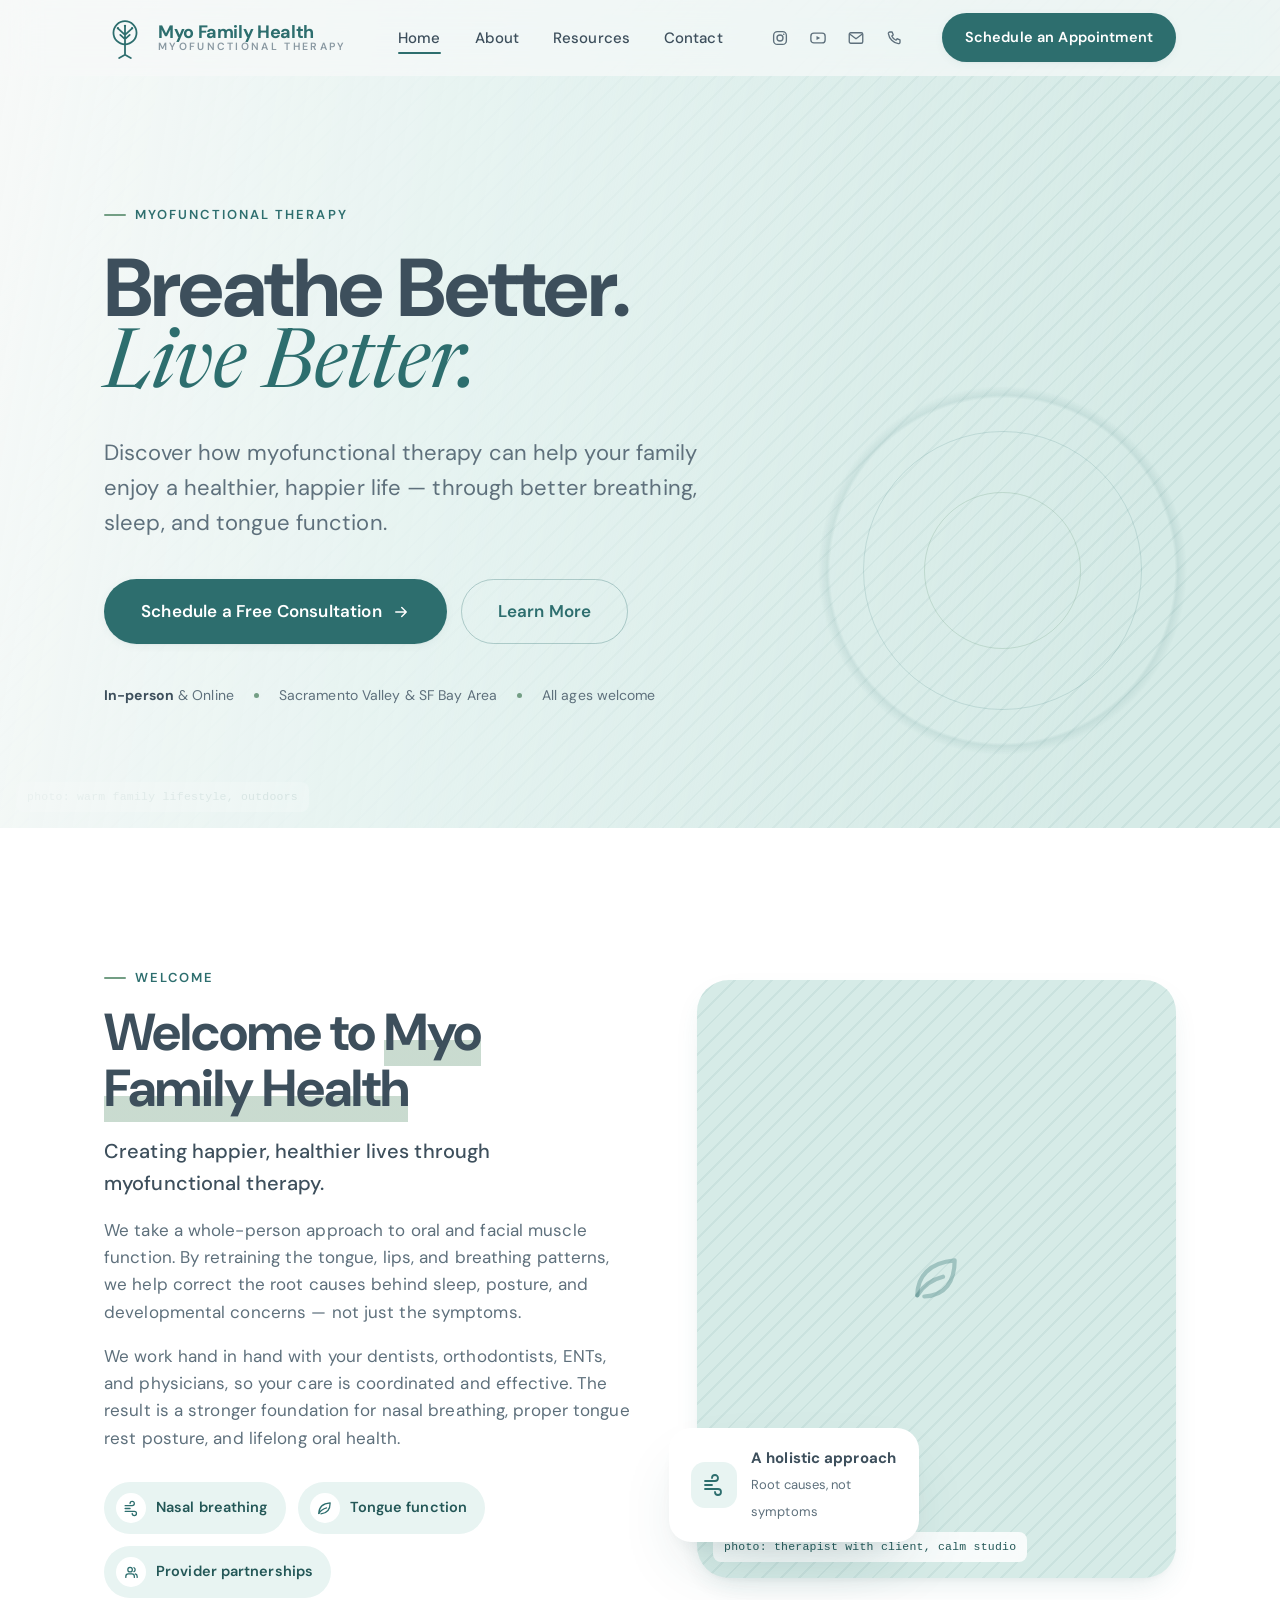
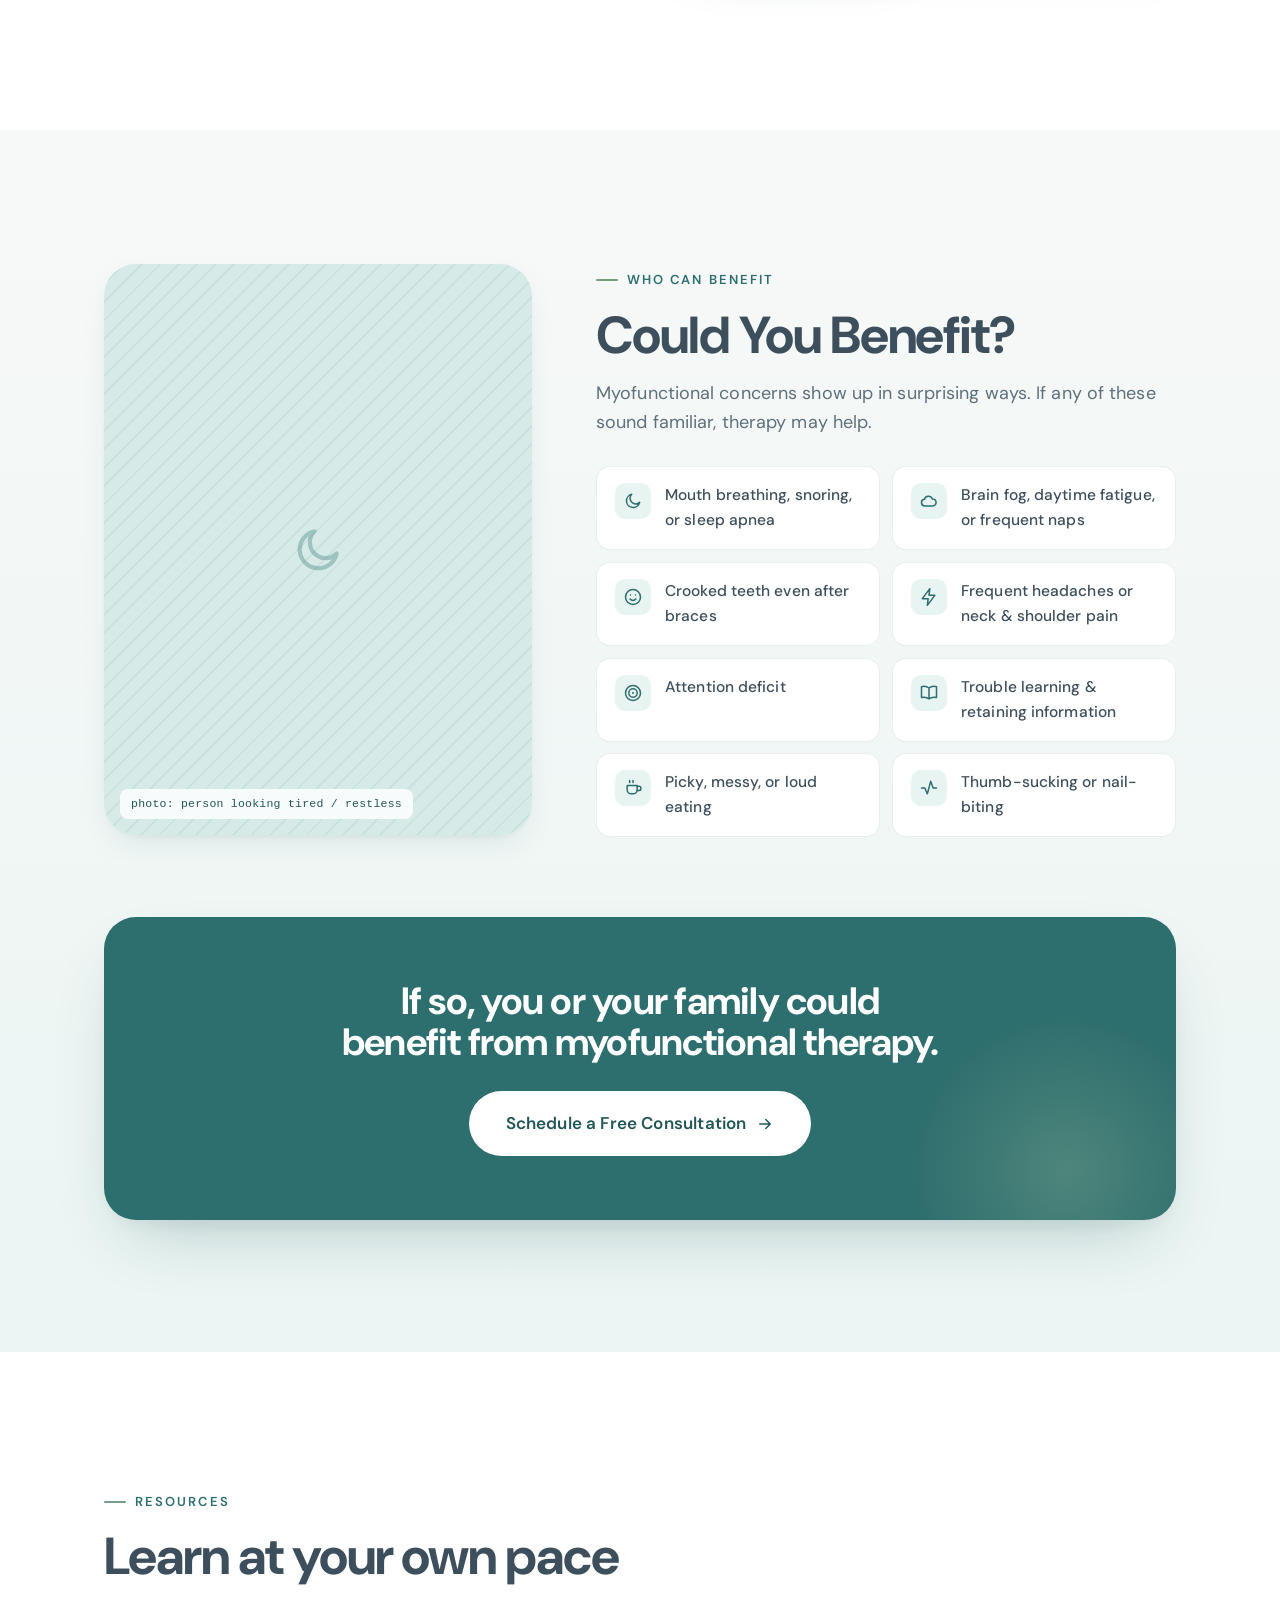
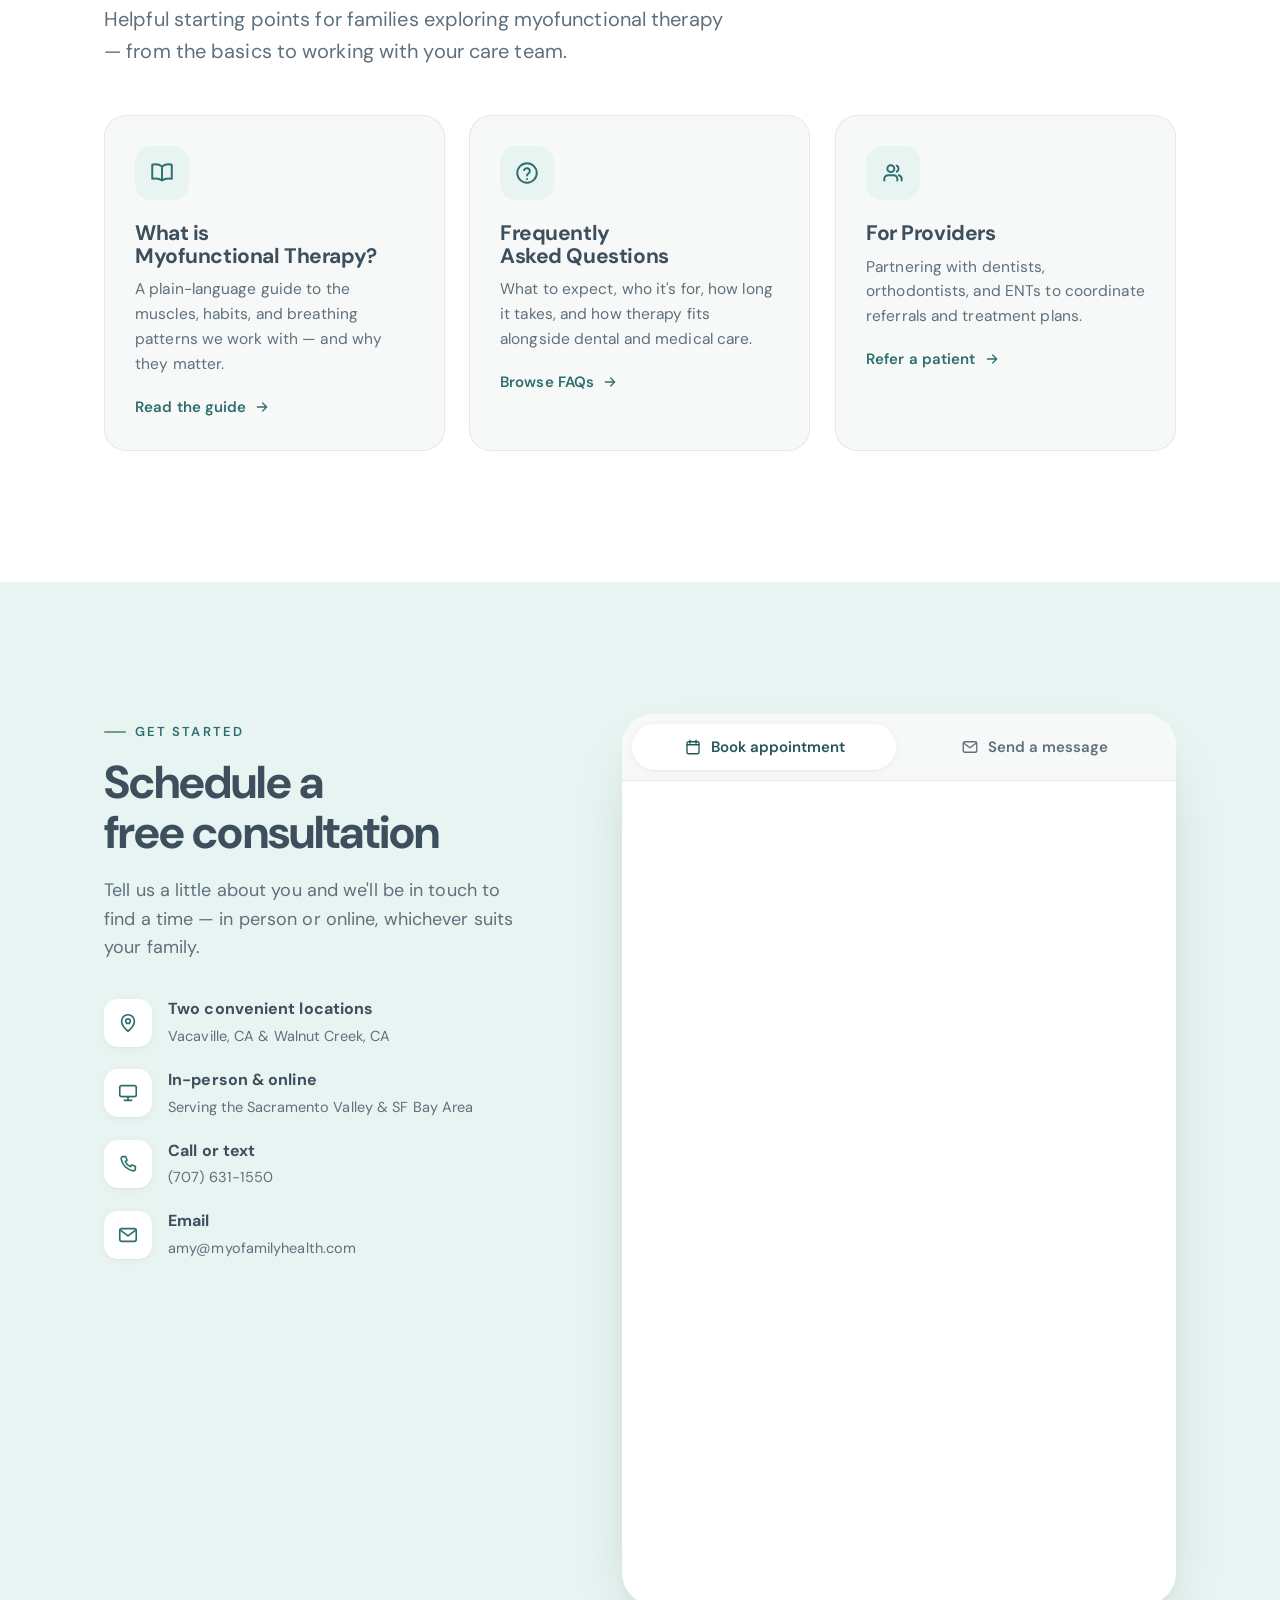
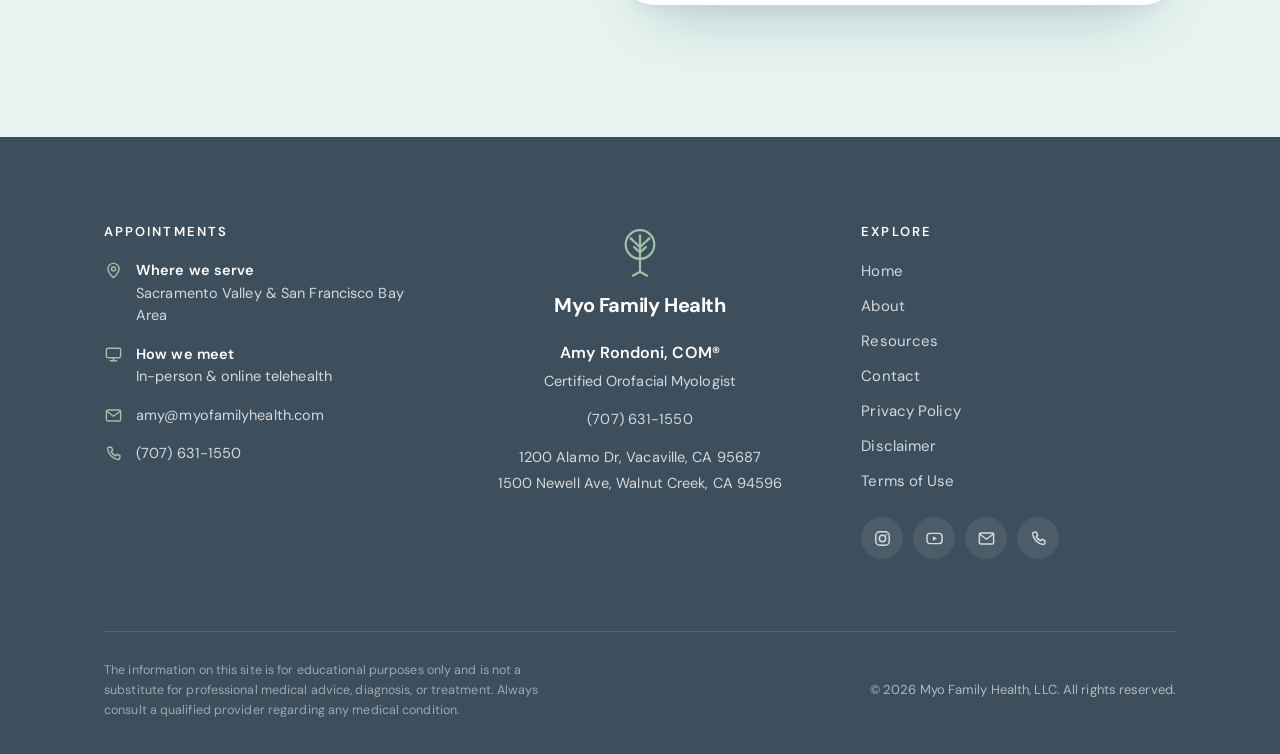
==== commit 3e200636: "Implement Myo Family Health premium single-page design Replaces the basic mobile app shell with the " ====
--- a/index.html
+++ b/index.html
@@ -1,158 +1,449 @@
 <!DOCTYPE html>
 <html lang="en">
 <head>
-  <meta charset="UTF-8" />
-  <meta name="viewport" content="width=device-width, initial-scale=1.0, maximum-scale=1.0" />
-  <title>Myo Family Health</title>
-  <link rel="stylesheet" href="style.css" />
+<meta charset="UTF-8" />
+<meta name="viewport" content="width=device-width, initial-scale=1.0" />
+<title>Myo Family Health — Myofunctional Therapy</title>
+<meta name="description" content="Myofunctional therapy for happier, healthier families. Serving the Sacramento Valley & San Francisco Bay Area, in person and online." />
+<link rel="preconnect" href="https://fonts.googleapis.com" />
+<link rel="preconnect" href="https://fonts.gstatic.com" crossorigin />
+<link href="https://fonts.googleapis.com/css2?family=DM+Sans:opsz,wght@9..40,400;9..40,500;9..40,600;9..40,700&family=Newsreader:ital,opsz,wght@1,6..72,400;1,6..72,500&display=swap" rel="stylesheet" />
+<link rel="stylesheet" href="style.css" />
 </head>
 <body>
 
-  <header class="header">
-    <div class="logo">
-      <svg class="logo-tree" width="40" height="40" viewBox="0 0 40 40" fill="none">
-        <circle cx="20" cy="20" r="18.5" stroke="#7BADA8" stroke-width="1.5"/>
-        <path d="M20 10 L20 31" stroke="#7BADA8" stroke-width="1.6" stroke-linecap="round"/>
-        <path d="M20 31 Q17 33 14 32" stroke="#7BADA8" stroke-width="1.3" stroke-linecap="round" fill="none"/>
-        <path d="M20 31 Q23 33 26 32" stroke="#7BADA8" stroke-width="1.3" stroke-linecap="round" fill="none"/>
-        <path d="M20 13 Q16 11 13 13" stroke="#7BADA8" stroke-width="1.3" stroke-linecap="round" fill="none"/>
-        <path d="M20 16 Q15 13.5 11 16" stroke="#7BADA8" stroke-width="1.3" stroke-linecap="round" fill="none"/>
-        <path d="M20 20 Q15 17.5 11 20" stroke="#7BADA8" stroke-width="1.3" stroke-linecap="round" fill="none"/>
-        <path d="M20 24 Q16 22 13 24" stroke="#7BADA8" stroke-width="1.3" stroke-linecap="round" fill="none"/>
-        <path d="M20 13 Q24 11 27 13" stroke="#7BADA8" stroke-width="1.3" stroke-linecap="round" fill="none"/>
-        <path d="M20 16 Q25 13.5 29 16" stroke="#7BADA8" stroke-width="1.3" stroke-linecap="round" fill="none"/>
-        <path d="M20 20 Q25 17.5 29 20" stroke="#7BADA8" stroke-width="1.3" stroke-linecap="round" fill="none"/>
-        <path d="M20 24 Q24 22 27 24" stroke="#7BADA8" stroke-width="1.3" stroke-linecap="round" fill="none"/>
-        <path d="M20 10 Q19 8 17.5 8" stroke="#7BADA8" stroke-width="1.3" stroke-linecap="round" fill="none"/>
-        <path d="M20 10 Q21 8 22.5 8" stroke="#7BADA8" stroke-width="1.3" stroke-linecap="round" fill="none"/>
-      </svg>
-      <span class="logo-text">Myo Family Health</span>
-    </div>
-    <a href="login.html" class="header-acct" id="header-acct">
-      <svg width="18" height="18" viewBox="0 0 24 24" fill="none" stroke="currentColor" stroke-width="2" stroke-linecap="round">
-        <circle cx="12" cy="8" r="4"/>
-        <path d="M4 20c0-4 3.58-7 8-7s8 3 8 7"/>
-      </svg>
-      <span id="header-acct-label">Sign In</span>
+<!-- ============ ICON SPRITE ============ -->
+<svg width="0" height="0" style="position:absolute" aria-hidden="true">
+  <defs>
+    <g id="i-base" fill="none" stroke="currentColor" stroke-width="1.8" stroke-linecap="round" stroke-linejoin="round"></g>
+  </defs>
+  <symbol id="ic-tree" viewBox="0 0 40 40" fill="none" stroke="currentColor" stroke-width="1.7" stroke-linecap="round" stroke-linejoin="round">
+    <circle cx="20" cy="15" r="11"/>
+    <path d="M20 26 V9 M20 17 L13.5 11 M20 17 L26.5 11 M20 21 L15.5 17 M20 21 L24.5 17"/>
+    <path d="M20 26 V36 M20 36 L14.5 39 M20 36 L25.5 39"/>
+    <circle cx="20" cy="8.4" r="1.1" fill="currentColor" stroke="none"/>
+    <circle cx="13.2" cy="10.6" r="1.1" fill="currentColor" stroke="none"/>
+    <circle cx="26.8" cy="10.6" r="1.1" fill="currentColor" stroke="none"/>
+  </symbol>
+  <symbol id="ic-arrow" viewBox="0 0 24 24" fill="none" stroke="currentColor" stroke-width="1.9" stroke-linecap="round" stroke-linejoin="round"><path d="M5 12h14M13 6l6 6-6 6"/></symbol>
+  <symbol id="ic-check" viewBox="0 0 24 24" fill="none" stroke="currentColor" stroke-width="2.2" stroke-linecap="round" stroke-linejoin="round"><path d="M5 12.5l4.5 4.5L19 7"/></symbol>
+  <symbol id="ic-leaf" viewBox="0 0 24 24" fill="none" stroke="currentColor" stroke-width="1.8" stroke-linecap="round" stroke-linejoin="round"><path d="M4 19C4 11 9 5 20 4c0 9-4 15-13 15.5"/><path d="M4 19c3-5 7-7 11-8"/></symbol>
+  <symbol id="ic-wind" viewBox="0 0 24 24" fill="none" stroke="currentColor" stroke-width="1.8" stroke-linecap="round" stroke-linejoin="round"><path d="M3 8h10a3 3 0 1 0-3-3M3 16h13a3 3 0 1 1-3 3M3 12h7"/></symbol>
+  <symbol id="ic-moon" viewBox="0 0 24 24" fill="none" stroke="currentColor" stroke-width="1.8" stroke-linecap="round" stroke-linejoin="round"><path d="M20 13.5A8 8 0 1 1 10.5 4 6.5 6.5 0 0 0 20 13.5z"/></symbol>
+  <symbol id="ic-cloud" viewBox="0 0 24 24" fill="none" stroke="currentColor" stroke-width="1.8" stroke-linecap="round" stroke-linejoin="round"><path d="M7 18a4 4 0 0 1-.5-7.97A5 5 0 0 1 16 9.5a3.5 3.5 0 0 1 .5 8.5z"/></symbol>
+  <symbol id="ic-smile" viewBox="0 0 24 24" fill="none" stroke="currentColor" stroke-width="1.8" stroke-linecap="round" stroke-linejoin="round"><circle cx="12" cy="12" r="9"/><path d="M8.5 14.5a4.5 4.5 0 0 0 7 0"/><path d="M9 9.5h.01M15 9.5h.01"/></symbol>
+  <symbol id="ic-zap" viewBox="0 0 24 24" fill="none" stroke="currentColor" stroke-width="1.8" stroke-linecap="round" stroke-linejoin="round"><path d="M13 2L4 14h7l-1 8 9-12h-7z"/></symbol>
+  <symbol id="ic-target" viewBox="0 0 24 24" fill="none" stroke="currentColor" stroke-width="1.8" stroke-linecap="round" stroke-linejoin="round"><circle cx="12" cy="12" r="9"/><circle cx="12" cy="12" r="5"/><circle cx="12" cy="12" r="1.2" fill="currentColor" stroke="none"/></symbol>
+  <symbol id="ic-book" viewBox="0 0 24 24" fill="none" stroke="currentColor" stroke-width="1.8" stroke-linecap="round" stroke-linejoin="round"><path d="M12 6c-1.5-1.2-3.6-2-6-2-1 0-2 .1-3 .4v13c1-.3 2-.4 3-.4 2.4 0 4.5.8 6 2 1.5-1.2 3.6-2 6-2 1 0 2 .1 3 .4v-13c-1-.3-2-.4-3-.4-2.4 0-4.5.8-6 2zM12 6v13"/></symbol>
+  <symbol id="ic-cup" viewBox="0 0 24 24" fill="none" stroke="currentColor" stroke-width="1.8" stroke-linecap="round" stroke-linejoin="round"><path d="M5 9h12v5a5 5 0 0 1-5 5h-2a5 5 0 0 1-5-5z"/><path d="M17 10h2a2.5 2.5 0 0 1 0 5h-2"/><path d="M8 3v2.5M12 3v2.5"/></symbol>
+  <symbol id="ic-activity" viewBox="0 0 24 24" fill="none" stroke="currentColor" stroke-width="1.8" stroke-linecap="round" stroke-linejoin="round"><path d="M3 12h4l3 7 4-15 3 8h4"/></symbol>
+  <symbol id="ic-help" viewBox="0 0 24 24" fill="none" stroke="currentColor" stroke-width="1.8" stroke-linecap="round" stroke-linejoin="round"><circle cx="12" cy="12" r="9"/><path d="M9.2 9.3a2.8 2.8 0 0 1 5.4 1c0 1.9-2.6 2.3-2.6 4"/><path d="M12 17.5h.01"/></symbol>
+  <symbol id="ic-users" viewBox="0 0 24 24" fill="none" stroke="currentColor" stroke-width="1.8" stroke-linecap="round" stroke-linejoin="round"><path d="M16 19v-1.5a3.5 3.5 0 0 0-3.5-3.5h-5A3.5 3.5 0 0 0 4 17.5V19"/><circle cx="10" cy="8" r="3.2"/><path d="M20 19v-1.5a3.5 3.5 0 0 0-2.6-3.4M15.5 5.2a3.2 3.2 0 0 1 0 5.6"/></symbol>
+  <symbol id="ic-pin" viewBox="0 0 24 24" fill="none" stroke="currentColor" stroke-width="1.8" stroke-linecap="round" stroke-linejoin="round"><path d="M19 10c0 5-7 11-7 11s-7-6-7-11a7 7 0 0 1 14 0z"/><circle cx="12" cy="10" r="2.5"/></symbol>
+  <symbol id="ic-monitor" viewBox="0 0 24 24" fill="none" stroke="currentColor" stroke-width="1.8" stroke-linecap="round" stroke-linejoin="round"><rect x="3" y="4" width="18" height="12" rx="2"/><path d="M8 20h8M12 16v4"/></symbol>
+  <symbol id="ic-calendar" viewBox="0 0 24 24" fill="none" stroke="currentColor" stroke-width="1.8" stroke-linecap="round" stroke-linejoin="round"><rect x="4" y="5" width="16" height="16" rx="2"/><path d="M4 9h16M8 3v4M16 3v4"/></symbol>
+  <symbol id="ic-phone" viewBox="0 0 24 24" fill="none" stroke="currentColor" stroke-width="1.8" stroke-linecap="round" stroke-linejoin="round"><path d="M6.5 4h3l1.5 4-2 1.3a11 11 0 0 0 5.7 5.7L16 13l4 1.5v3a2 2 0 0 1-2.2 2A16 16 0 0 1 4.5 6.2 2 2 0 0 1 6.5 4z"/></symbol>
+  <symbol id="ic-mail" viewBox="0 0 24 24" fill="none" stroke="currentColor" stroke-width="1.8" stroke-linecap="round" stroke-linejoin="round"><rect x="3" y="5" width="18" height="14" rx="2"/><path d="M4 7l8 6 8-6"/></symbol>
+  <symbol id="ic-instagram" viewBox="0 0 24 24" fill="none" stroke="currentColor" stroke-width="1.8" stroke-linecap="round" stroke-linejoin="round"><rect x="3.5" y="3.5" width="17" height="17" rx="5"/><circle cx="12" cy="12" r="4"/><circle cx="17" cy="7" r="1.1" fill="currentColor" stroke="none"/></symbol>
+  <symbol id="ic-youtube" viewBox="0 0 24 24" fill="none" stroke="currentColor" stroke-width="1.8" stroke-linecap="round" stroke-linejoin="round"><rect x="2.5" y="5.5" width="19" height="13" rx="4"/><path d="M10 9.2l5 2.8-5 2.8z" fill="currentColor" stroke="none"/></symbol>
+  <symbol id="ic-spark" viewBox="0 0 24 24" fill="none" stroke="currentColor" stroke-width="1.8" stroke-linecap="round" stroke-linejoin="round"><path d="M12 3v4M12 17v4M3 12h4M17 12h4M6 6l2.5 2.5M15.5 15.5L18 18M18 6l-2.5 2.5M8.5 15.5L6 18"/></symbol>
+</svg>
+
+<!-- ============ NAV ============ -->
+<header class="nav">
+  <div class="wrap">
+    <a class="brand" href="#home" aria-label="Myo Family Health home">
+      <svg class="mark"><use href="#ic-tree"/></svg>
+      <span class="wordmark">
+        <b>Myo Family Health</b>
+        <span>Myofunctional Therapy</span>
+      </span>
     </a>
-  </header>
-
-  <main class="main">
-
-    <section id="home" class="section appt-top">
-      <div class="appt-top-header">
-        <div class="hero-badge">Accepting New Patients</div>
-        <h1 class="hero-title">Request an <span class="accent">Appointment</span></h1>
-        <p class="hero-sub">We&rsquo;re here to help your family feel their best.</p>
-      </div>
-      <form class="appt-form" id="appt-form">
-        <input type="text" placeholder="Your Name" required />
-        <input type="tel" placeholder="Phone Number" required />
-        <input type="email" placeholder="Email Address" />
-        <select>
-          <option value="" disabled selected>Select a Program</option>
-          <option>Ages 3–5 · For Play</option>
-          <option>Ages 6–12 · Growing Strong</option>
-          <option>Teens &amp; Adults · Full Program</option>
-          <option>Post-Orthodontic · Retention</option>
-        </select>
-        <textarea placeholder="Preferred date / time or message (optional)" rows="3"></textarea>
-        <button type="submit" class="btn-primary">Send Request</button>
+    <nav class="nav-links" aria-label="Primary">
+      <a href="#home">Home</a>
+      <a href="#about">About</a>
+      <a href="#resources">Resources</a>
+      <a href="#contact">Contact</a>
+    </nav>
+    <div class="nav-social">
+      <a href="#" aria-label="Instagram"><svg><use href="#ic-instagram"/></svg></a>
+      <a href="#" aria-label="YouTube"><svg><use href="#ic-youtube"/></svg></a>
+      <a href="mailto:amy@myofamilyhealth.com" aria-label="Email"><svg><use href="#ic-mail"/></svg></a>
+      <a href="tel:+17076311550" aria-label="Phone"><svg><use href="#ic-phone"/></svg></a>
+    </div>
+    <div class="nav-cta">
+      <a class="btn btn-primary" href="#contact">Schedule an Appointment</a>
+    </div>
+    <button class="nav-toggle" aria-label="Open menu" aria-expanded="false" aria-controls="mobile-menu"><span></span></button>
+  </div>
+</header>
+
+<div class="mobile-menu" id="mobile-menu">
+  <a href="#home">Home</a>
+  <a href="#about">About</a>
+  <a href="#resources">Resources</a>
+  <a href="#contact">Contact</a>
+  <a class="btn btn-primary" href="#contact">Schedule an Appointment</a>
+  <div class="m-social">
+    <a href="#" aria-label="Instagram"><svg><use href="#ic-instagram"/></svg></a>
+    <a href="#" aria-label="YouTube"><svg><use href="#ic-youtube"/></svg></a>
+    <a href="mailto:amy@myofamilyhealth.com" aria-label="Email"><svg><use href="#ic-mail"/></svg></a>
+    <a href="tel:+17076311550" aria-label="Phone"><svg><use href="#ic-phone"/></svg></a>
+  </div>
+</div>
+
+<main>
+<!-- ============ HERO ============ -->
+<section class="hero" id="home" data-screen-label="Hero">
+  <div class="hero-photo">
+    <div class="ph full">
+      <span class="ph-label">photo: warm family lifestyle, outdoors</span>
+    </div>
+  </div>
+  <div class="hero-overlay"></div>
+  <div class="breath-ring"></div>
+  <div class="wrap">
+    <div class="hero-inner">
+      <span class="eyebrow reveal">Myofunctional Therapy</span>
+      <h1 class="reveal" data-delay="1">Breathe Better.<br /><span class="serif-accent">Live Better.</span></h1>
+      <p class="sub reveal" data-delay="2">Discover how myofunctional therapy can help your family enjoy a healthier, happier life — through better breathing, sleep, and tongue function.</p>
+      <div class="hero-ctas reveal" data-delay="3">
+        <a class="btn btn-primary btn-lg" href="#contact">Schedule a Free Consultation <svg><use href="#ic-arrow"/></svg></a>
+        <a class="btn btn-ghost btn-lg" href="#about">Learn More</a>
+      </div>
+      <div class="hero-trust reveal" data-delay="4">
+        <span><b>In-person</b> &amp; Online</span>
+        <span class="dot"></span>
+        <span>Sacramento Valley &amp; SF Bay Area</span>
+        <span class="dot"></span>
+        <span>All ages welcome</span>
+      </div>
+    </div>
+  </div>
+</section>
+
+<!-- ============ ABOUT ============ -->
+<section class="about section-pad" id="about" data-screen-label="About">
+  <div class="wrap about-grid">
+    <div class="about-copy">
+      <span class="eyebrow reveal">Welcome</span>
+      <h2 class="section-head reveal" data-delay="1" style="font-size:clamp(32px,4.6vw,52px);margin-top:16px;">Welcome to <span class="accent-underline">Myo Family Health</span></h2>
+      <p class="big reveal" data-delay="1" style="margin-top:18px;">Creating happier, healthier lives through myofunctional therapy.</p>
+      <p class="reveal" data-delay="2">We take a whole-person approach to oral and facial muscle function. By retraining the tongue, lips, and breathing patterns, we help correct the root causes behind sleep, posture, and developmental concerns — not just the symptoms.</p>
+      <p class="reveal" data-delay="2">We work hand in hand with your dentists, orthodontists, ENTs, and physicians, so your care is coordinated and effective. The result is a stronger foundation for nasal breathing, proper tongue rest posture, and lifelong oral health.</p>
+      <div class="about-badges reveal" data-delay="3">
+        <span class="badge"><span class="ic"><svg><use href="#ic-wind"/></svg></span> Nasal breathing</span>
+        <span class="badge"><span class="ic"><svg><use href="#ic-leaf"/></svg></span> Tongue function</span>
+        <span class="badge"><span class="ic"><svg><use href="#ic-users"/></svg></span> Provider partnerships</span>
+      </div>
+    </div>
+    <div class="about-visual reveal" data-delay="2">
+      <div class="ph">
+        <svg class="ph-icon"><use href="#ic-leaf"/></svg>
+        <span class="ph-label">photo: therapist with client, calm studio</span>
+      </div>
+      <div class="about-float">
+        <span class="leaf"><svg><use href="#ic-wind"/></svg></span>
+        <div>
+          <b>A holistic approach</b>
+          <span>Root causes, not symptoms</span>
+        </div>
+      </div>
+    </div>
+  </div>
+</section>
+
+<!-- ============ SYMPTOMS ============ -->
+<section class="symptoms section-pad" data-screen-label="Symptoms">
+  <div class="wrap">
+    <div class="symptoms-grid">
+      <div class="symptoms-visual reveal">
+        <div class="ph">
+          <svg class="ph-icon"><use href="#ic-moon"/></svg>
+          <span class="ph-label">photo: person looking tired / restless</span>
+        </div>
+      </div>
+      <div class="symptoms-text">
+        <span class="eyebrow reveal">Who Can Benefit</span>
+        <h2 class="reveal" data-delay="1" style="font-size:clamp(32px,4.6vw,52px);margin-top:16px;">Could You Benefit?</h2>
+        <p class="reveal" data-delay="1" style="margin-top:16px;color:var(--slate-soft);font-size:18px;">Myofunctional concerns show up in surprising ways. If any of these sound familiar, therapy may help.</p>
+        <div class="check-list">
+          <div class="check-item reveal" data-delay="1"><span class="ic"><svg><use href="#ic-moon"/></svg></span> Mouth breathing, snoring, or sleep apnea</div>
+          <div class="check-item reveal" data-delay="1"><span class="ic"><svg><use href="#ic-cloud"/></svg></span> Brain fog, daytime fatigue, or frequent naps</div>
+          <div class="check-item reveal" data-delay="2"><span class="ic"><svg><use href="#ic-smile"/></svg></span> Crooked teeth even after braces</div>
+          <div class="check-item reveal" data-delay="2"><span class="ic"><svg><use href="#ic-zap"/></svg></span> Frequent headaches or neck &amp; shoulder pain</div>
+          <div class="check-item reveal" data-delay="3"><span class="ic"><svg><use href="#ic-target"/></svg></span> Attention deficit</div>
+          <div class="check-item reveal" data-delay="3"><span class="ic"><svg><use href="#ic-book"/></svg></span> Trouble learning &amp; retaining information</div>
+          <div class="check-item reveal" data-delay="4"><span class="ic"><svg><use href="#ic-cup"/></svg></span> Picky, messy, or loud eating</div>
+          <div class="check-item reveal" data-delay="4"><span class="ic"><svg><use href="#ic-activity"/></svg></span> Thumb-sucking or nail-biting</div>
+        </div>
+      </div>
+    </div>
+
+    <div class="symptoms-callout reveal">
+      <h3>If so, you or your family could benefit from myofunctional therapy.</h3>
+      <a class="btn btn-lg" href="#contact">Schedule a Free Consultation <svg><use href="#ic-arrow"/></svg></a>
+    </div>
+  </div>
+</section>
+
+<!-- ============ RESOURCES ============ -->
+<section class="resources section-pad" id="resources" data-screen-label="Resources">
+  <div class="wrap">
+    <div class="section-head reveal" style="max-width:640px;">
+      <span class="eyebrow">Resources</span>
+      <h2>Learn at your own pace</h2>
+      <p class="lead">Helpful starting points for families exploring myofunctional therapy — from the basics to working with your care team.</p>
+    </div>
+    <div class="res-grid">
+      <article class="res-card reveal" data-delay="1">
+        <span class="ic"><svg><use href="#ic-book"/></svg></span>
+        <h3>What is Myofunctional Therapy?</h3>
+        <p>A plain-language guide to the muscles, habits, and breathing patterns we work with — and why they matter.</p>
+        <a class="link" href="#guide-myo" data-modal="guide-myo">Read the guide <svg><use href="#ic-arrow"/></svg></a>
+      </article>
+      <article class="res-card reveal" data-delay="2">
+        <span class="ic"><svg><use href="#ic-help"/></svg></span>
+        <h3>Frequently Asked Questions</h3>
+        <p>What to expect, who it's for, how long it takes, and how therapy fits alongside dental and medical care.</p>
+        <a class="link" href="#contact">Browse FAQs <svg><use href="#ic-arrow"/></svg></a>
+      </article>
+      <article class="res-card reveal" data-delay="3">
+        <span class="ic"><svg><use href="#ic-users"/></svg></span>
+        <h3>For Providers</h3>
+        <p>Partnering with dentists, orthodontists, and ENTs to coordinate referrals and treatment plans.</p>
+        <a class="link" href="#contact">Refer a patient <svg><use href="#ic-arrow"/></svg></a>
+      </article>
+    </div>
+  </div>
+</section>
+
+<!-- ============ CONTACT ============ -->
+<section class="contact section-pad" id="contact" data-screen-label="Contact">
+  <div class="wrap contact-grid">
+    <div class="contact-info reveal">
+      <span class="eyebrow">Get Started</span>
+      <h2 style="font-size:clamp(30px,4.2vw,46px);margin-top:16px;">Schedule a free consultation</h2>
+      <p class="lead">Tell us a little about you and we'll be in touch to find a time — in person or online, whichever suits your family.</p>
+      <div class="contact-rows">
+        <div class="contact-row">
+          <span class="ic"><svg><use href="#ic-pin"/></svg></span>
+          <div><b>Two convenient locations</b><span>Vacaville, CA &amp; Walnut Creek, CA</span></div>
+        </div>
+        <div class="contact-row">
+          <span class="ic"><svg><use href="#ic-monitor"/></svg></span>
+          <div><b>In-person &amp; online</b><span>Serving the Sacramento Valley &amp; SF Bay Area</span></div>
+        </div>
+        <div class="contact-row">
+          <span class="ic"><svg><use href="#ic-phone"/></svg></span>
+          <div><b>Call or text</b><span>(707) 631-1550</span></div>
+        </div>
+        <div class="contact-row">
+          <span class="ic"><svg><use href="#ic-mail"/></svg></span>
+          <div><b>Email</b><span>amy@myofamilyhealth.com</span></div>
+        </div>
+      </div>
+    </div>
+
+    <div class="contact-widget reveal" data-delay="1">
+      <div class="widget-tabs" role="tablist" aria-label="Contact options">
+        <button class="widget-tab active" role="tab" aria-selected="true" data-tab="book">
+          <svg><use href="#ic-calendar"/></svg> Book appointment
+        </button>
+        <button class="widget-tab" role="tab" aria-selected="false" data-tab="message">
+          <svg><use href="#ic-mail"/></svg> Send a message
+        </button>
+      </div>
+      <div class="widget-frame" data-panel="book">
+        <iframe
+          src="https://amy-rondoni.clientsecure.me/widget"
+          width="100%"
+          height="800"
+          frameborder="0"
+          scrolling="no"
+          title="Request an Appointment - Myo Family Health"
+          loading="lazy">
+        </iframe>
+      </div>
+      <div class="widget-frame" data-panel="message" hidden>
+        <iframe
+          src="https://amy-rondoni.clientsecure.me/contact-widget"
+          width="100%"
+          height="600"
+          frameborder="0"
+          scrolling="no"
+          title="Contact Myo Family Health"
+          loading="lazy">
+        </iframe>
+      </div>
+    </div>
+
+    <div class="contact-form reveal" data-delay="1" hidden>
+      <form id="consult-form" novalidate>
+        <h3>Request your consultation</h3>
+        <p class="fhint">Free, no obligation. We typically respond within one business day.</p>
+        <div class="field-row">
+          <div class="field">
+            <label for="f-name">Full name</label>
+            <input id="f-name" name="name" type="text" data-validate="text" placeholder="Jane Doe" autocomplete="name" />
+            <span class="err">Please enter your name.</span>
+          </div>
+          <div class="field">
+            <label for="f-phone">Phone</label>
+            <input id="f-phone" name="phone" type="tel" data-validate="phone" placeholder="(707) 631-1550" autocomplete="tel" />
+            <span class="err">Enter a valid phone number.</span>
+          </div>
+        </div>
+        <div class="field">
+          <label for="f-email">Email</label>
+          <input id="f-email" name="email" type="email" data-validate="email" placeholder="you@email.com" autocomplete="email" />
+          <span class="err">Enter a valid email address.</span>
+        </div>
+        <div class="field">
+          <label for="f-format">Preferred format</label>
+          <select id="f-format" name="format" data-validate="text">
+            <option value="">Select an option…</option>
+            <option>In-person — Vacaville, CA</option>
+            <option>In-person — Walnut Creek, CA</option>
+            <option>Online (telehealth)</option>
+            <option>No preference</option>
+          </select>
+          <span class="err">Please choose a format.</span>
+        </div>
+        <div class="field">
+          <label for="f-msg">What brings you in? <span style="font-weight:500;color:var(--slate-faint);">(optional)</span></label>
+          <textarea id="f-msg" name="message" placeholder="Snoring, mouth breathing, tongue-tie, post-orthodontic concerns…"></textarea>
+        </div>
+        <button class="btn btn-primary btn-lg" type="submit">Request Consultation <svg><use href="#ic-arrow"/></svg></button>
       </form>
-    </section>
-
-    <section id="services" class="section">
-      <h2 class="section-title">Our Programs</h2>
-      <div class="service-list">
-        <a href="service-play.html" class="service-row">
-          <div class="service-row-icon">🧸</div>
-          <div class="service-row-info">
-            <div class="service-row-title">Ages 3–5 · For Play</div>
-            <div class="service-row-sub">Play-based myofunctional therapy</div>
-          </div>
-          <span class="chevron">›</span>
-        </a>
-        <a href="service-growing.html" class="service-row">
-          <div class="service-row-icon">🌱</div>
-          <div class="service-row-info">
-            <div class="service-row-title">Ages 6–12 · Growing Strong</div>
-            <div class="service-row-sub">Structured myofunctional exercises</div>
-          </div>
-          <span class="chevron">›</span>
-        </a>
-        <a href="service-teen.html" class="service-row">
-          <div class="service-row-icon">💪</div>
-          <div class="service-row-info">
-            <div class="service-row-title">Teens &amp; Adults · Full Program</div>
-            <div class="service-row-sub">Comprehensive myofunctional therapy</div>
-          </div>
-          <span class="chevron">›</span>
-        </a>
-        <a href="service-ortho.html" class="service-row">
-          <div class="service-row-icon">✨</div>
-          <div class="service-row-info">
-            <div class="service-row-title">Post-Orthodontic · Retention</div>
-            <div class="service-row-sub">Protect your orthodontic results</div>
-          </div>
-          <span class="chevron">›</span>
-        </a>
-      </div>
-    </section>
-
-    <section id="about" class="section about-section">
-      <h2 class="section-title">About Us</h2>
-      <div class="about-card">
-        <p>Myo Family Health was founded to bring a transformative new standard to oral-facial healthcare. Through evidence-based myofunctional therapy, we address the root causes of improper muscle function &mdash; helping patients of all ages breathe better, develop properly, and experience meaningful, lasting change.</p>
-        <p>Our dedicated team of physicians and specialists work together to deliver the highest quality of care, all in one place.</p>
-        <div class="stats-row">
-          <div class="stat"><span class="stat-num">5,000+</span><span class="stat-label">Patients Served</span></div>
-          <div class="stat"><span class="stat-num">20+</span><span class="stat-label">Specialists</span></div>
-          <div class="stat"><span class="stat-num">10 yrs</span><span class="stat-label">Experience</span></div>
-        </div>
-      </div>
-    </section>
-
-    <section id="contact" class="section">
-      <h2 class="section-title">Contact Us</h2>
-      <div class="contact-card">
-        <div class="contact-item">
-          <span class="contact-icon">&#128222;</span>
-          <div><div class="contact-label">Phone</div><a href="tel:+17076311550" class="contact-value">(707) 631-1550</a></div>
-        </div>
-        <div class="contact-item">
-          <span class="contact-icon">&#128231;</span>
-          <div><div class="contact-label">Email</div><a href="mailto:amy@myofamilyhealth.com" class="contact-value">amy@myofamilyhealth.com</a></div>
-        </div>
-        <div class="contact-item">
-          <span class="contact-icon">&#128205;</span>
-          <div><div class="contact-label">Address</div><span class="contact-value">190 S Orchard Ave Suite C200<br/>Vacaville, CA 95688</span></div>
-        </div>
-        <div class="contact-item">
-          <span class="contact-icon">&#128337;</span>
-          <div>
-            <div class="contact-label">Hours</div>
-            <div class="hours-grid">
-              <span class="day">Monday</span>    <span class="hrs">9am &ndash; 6pm</span>
-              <span class="day">Tuesday</span>   <span class="hrs">2pm &ndash; 6pm</span>
-              <span class="day">Wednesday</span> <span class="hrs">9am &ndash; 6pm</span>
-              <span class="day">Thursday</span>  <span class="hrs">2pm &ndash; 6pm</span>
-              <span class="day">Friday</span>    <span class="hrs">9am &ndash; 6pm</span>
-            </div>
-          </div>
-        </div>
-      </div>
-    </section>
-
-  </main>
-
-  <nav class="bottom-nav">
-    <a href="#home" class="nav-item active"><span class="nav-icon">&#127968;</span><span>Home</span></a>
-    <a href="#services" class="nav-item"><span class="nav-icon">&#128139;</span><span>Programs</span></a>
-    <a href="#about" class="nav-item"><span class="nav-icon">&#128101;</span><span>About</span></a>
-    <a href="#contact" class="nav-item"><span class="nav-icon">&#128222;</span><span>Contact</span></a>
-  </nav>
-
-  <script src="auth.js"></script>
-  <script src="app.js"></script>
+      <div class="form-success">
+        <span class="ic"><svg><use href="#ic-check"/></svg></span>
+        <h3>Thank you — we've got it!</h3>
+        <p>Amy will reach out within one business day to schedule your free consultation. Take a deep breath; you're in good hands.</p>
+      </div>
+    </div>
+  </div>
+</section>
+</main>
+
+<!-- ============ GUIDE MODAL ============ -->
+<div class="modal" id="guide-myo" aria-hidden="true">
+  <div class="modal-backdrop" data-close></div>
+  <div class="modal-card" role="dialog" aria-modal="true" aria-labelledby="guide-title">
+    <button class="modal-close" aria-label="Close" data-close>
+      <svg viewBox="0 0 24 24" fill="none" stroke="currentColor" stroke-width="2" stroke-linecap="round"><path d="M6 6l12 12M18 6L6 18"/></svg>
+    </button>
+    <div class="modal-scroll">
+      <span class="eyebrow">The Basics</span>
+      <h2 id="guide-title">What is Myofunctional Therapy?</h2>
+      <p class="modal-lead"><strong>Myofunctional therapy is gentle, exercise-based training for the muscles of the face, mouth, and tongue.</strong> Much like physical therapy retrains your body, it retrains how your tongue rests, how you swallow, and how you breathe — so the right muscles do the right jobs.</p>
+
+      <p>The goal is simple: <span class="accent-underline">nasal breathing, lips together, and the tongue resting gently on the roof of the mouth</span>. When those everyday patterns are in place, they support healthy jaw growth, straighter teeth, better sleep, and clearer focus — for children and adults alike.</p>
+
+      <div class="modal-points">
+        <div class="modal-point">
+          <span class="ic"><svg><use href="#ic-wind"/></svg></span>
+          <div><b>Breathe through the nose</b><span>Replacing mouth breathing with calm, consistent nasal breathing — day and night.</span></div>
+        </div>
+        <div class="modal-point">
+          <span class="ic"><svg><use href="#ic-leaf"/></svg></span>
+          <div><b>Proper tongue posture</b><span>Training the tongue to rest on the palate, where it guides healthy oral development.</span></div>
+        </div>
+        <div class="modal-point">
+          <span class="ic"><svg><use href="#ic-activity"/></svg></span>
+          <div><b>Retrain habits</b><span>Gently unwinding patterns like thumb-sucking, tongue thrust, and improper swallowing.</span></div>
+        </div>
+        <div class="modal-point">
+          <span class="ic"><svg><use href="#ic-users"/></svg></span>
+          <div><b>A coordinated team</b><span>Working alongside your dentist, orthodontist, and ENT for lasting results.</span></div>
+        </div>
+      </div>
+
+      <p class="modal-note">A typical program is a series of short, easy daily exercises practiced at home, with check-ins along the way. No two plans are identical — yours starts with a free consultation.</p>
+
+      <div class="modal-actions">
+        <a class="btn btn-primary btn-lg" href="#contact" data-close>Schedule a Free Consultation <svg><use href="#ic-arrow"/></svg></a>
+      </div>
+    </div>
+  </div>
+</div>
+
+<!-- ============ FOOTER ============ -->
+<footer class="footer" data-screen-label="Footer">
+  <div class="wrap">
+    <div class="footer-grid">
+      <div class="footer-col">
+        <h4>Appointments</h4>
+        <div class="foot-row">
+          <span class="ic"><svg><use href="#ic-pin"/></svg></span>
+          <div><b>Where we serve</b>Sacramento Valley &amp; San Francisco Bay Area</div>
+        </div>
+        <div class="foot-row">
+          <span class="ic"><svg><use href="#ic-monitor"/></svg></span>
+          <div><b>How we meet</b>In-person &amp; online telehealth</div>
+        </div>
+        <div class="foot-row">
+          <span class="ic"><svg><use href="#ic-mail"/></svg></span>
+          <div><a href="mailto:amy@myofamilyhealth.com">amy@myofamilyhealth.com</a></div>
+        </div>
+        <div class="foot-row">
+          <span class="ic"><svg><use href="#ic-phone"/></svg></span>
+          <div><a href="tel:+17076311550">(707) 631-1550</a></div>
+        </div>
+      </div>
+
+      <div class="footer-col center">
+        <span class="footer-brand">
+          <svg class="mark"><use href="#ic-tree"/></svg>
+          <b>Myo Family Health</b>
+        </span>
+        <div class="footer-meta">
+          <div class="name">Amy Rondoni, COM®</div>
+          <div>Certified Orofacial Myologist</div>
+          <div style="margin-top:12px;"><a href="tel:+17076311550">(707) 631-1550</a></div>
+          <div style="margin-top:12px;">1200 Alamo Dr, Vacaville, CA 95687<br />1500 Newell Ave, Walnut Creek, CA 94596</div>
+        </div>
+      </div>
+
+      <div class="footer-col" style="display:flex;flex-direction:column;align-items:inherit;">
+        <h4>Explore</h4>
+        <nav class="footer-nav" aria-label="Footer">
+          <a href="#home">Home</a>
+          <a href="#about">About</a>
+          <a href="#resources">Resources</a>
+          <a href="#contact">Contact</a>
+          <a href="#">Privacy Policy</a>
+          <a href="#">Disclaimer</a>
+          <a href="#">Terms of Use</a>
+        </nav>
+        <div class="footer-social">
+          <a href="#" aria-label="Instagram"><svg><use href="#ic-instagram"/></svg></a>
+          <a href="#" aria-label="YouTube"><svg><use href="#ic-youtube"/></svg></a>
+          <a href="mailto:amy@myofamilyhealth.com" aria-label="Email"><svg><use href="#ic-mail"/></svg></a>
+          <a href="tel:+17076311550" aria-label="Phone"><svg><use href="#ic-phone"/></svg></a>
+        </div>
+      </div>
+    </div>
+
+    <div class="footer-bottom">
+      <p class="disclaimer">The information on this site is for educational purposes only and is not a substitute for professional medical advice, diagnosis, or treatment. Always consult a qualified provider regarding any medical condition.</p>
+      <p class="copy">© 2026 Myo Family Health, LLC. All rights reserved.</p>
+    </div>
+  </div>
+</footer>
+
+<script src="app.js"></script>
+
+<template id="__bundler_thumbnail">
+  <svg viewBox="0 0 100 100" xmlns="http://www.w3.org/2000/svg">
+    <rect width="100" height="100" fill="#E8F4F2"/>
+    <g fill="none" stroke="#2D6E6E" stroke-width="2.4" stroke-linecap="round" stroke-linejoin="round" transform="translate(30,28) scale(1)">
+      <circle cx="20" cy="15" r="11"/>
+      <path d="M20 26 V9 M20 17 L13.5 11 M20 17 L26.5 11"/>
+      <path d="M20 26 V36 M20 36 L14.5 39 M20 36 L25.5 39"/>
+    </g>
+  </svg>
+</template>
+
 </body>
 </html>
--- a/style.css
+++ b/style.css
@@ -1,443 +1,929 @@
-/* ── Reset ── */
-*, *::before, *::after { box-sizing: border-box; margin: 0; padding: 0; }
-.hidden { display: none !important; }
+/* ============================================================
+   Myo Family Health — single-page site
+   Design tokens + components
+   ============================================================ */
 
 :root {
-  --primary:       #7BADA8;
-  --primary-dark:  #4D8E8A;
-  --primary-light: #B8D4D2;
-  --text:          #2C3847;
-  --muted:         #6B8280;
-  --bg:            #EEF3F2;
-  --white:         #FFFFFF;
-  --card-bg:       #FFFFFF;
-  --header-bg:     #EEF3F2;
-  --border:        #D4E4E2;
-  --nav-h:         64px;
-  --header-h:      62px;
-  --radius:        16px;
-  --shadow:        0 2px 16px rgba(0,0,0,.08);
-}
-
-html { scroll-behavior: smooth; }
+  /* Brand palette */
+  --teal:        #2D6E6E;
+  --teal-deep:   #235757;
+  --teal-soft:   #3E8585;
+  --mint:        #E8F4F2;
+  --mint-deep:   #D6EBE7;
+  --slate:       #3D4F5C;
+  --slate-soft:  #5E707C;
+  --slate-faint: #8A99A2;
+  --offwhite:    #F7F9F8;
+  --white:       #FFFFFF;
+  --sage:        oklch(0.78 0.05 155);   /* soft botanical accent */
+  --sage-deep:   oklch(0.66 0.06 158);
+  --sand:        oklch(0.93 0.03 75);    /* warm neutral for family warmth */
+  --line:        rgba(61, 79, 92, 0.10);
+
+  /* Type */
+  --font-sans: "DM Sans", system-ui, -apple-system, sans-serif;
+  --font-serif: "Newsreader", Georgia, serif;
+
+  /* Radii */
+  --r-sm: 14px;
+  --r-md: 22px;
+  --r-lg: 32px;
+  --r-xl: 44px;
+  --r-pill: 999px;
+
+  /* Shadows */
+  --sh-sm: 0 2px 8px rgba(45, 110, 110, 0.06), 0 1px 2px rgba(61, 79, 92, 0.04);
+  --sh-md: 0 12px 32px -12px rgba(45, 110, 110, 0.18), 0 4px 12px -6px rgba(61, 79, 92, 0.08);
+  --sh-lg: 0 30px 70px -28px rgba(35, 87, 87, 0.32), 0 10px 24px -12px rgba(61, 79, 92, 0.10);
+  --glow:  0 8px 28px -6px rgba(45, 110, 110, 0.45);
+
+  /* Layout */
+  --maxw: 1200px;
+  --gutter: clamp(20px, 5vw, 64px);
+  --nav-h: 76px;
+}
+
+* { box-sizing: border-box; }
+
+html {
+  scroll-behavior: smooth;
+  scroll-padding-top: calc(var(--nav-h) + 16px);
+  -webkit-text-size-adjust: 100%;
+}
 
 body {
-  font-family: -apple-system, BlinkMacSystemFont, 'Segoe UI', Roboto, sans-serif;
-  background: var(--bg);
-  color: var(--text);
-  font-size: 16px;
-  line-height: 1.5;
-  padding-top: var(--header-h);
-  padding-bottom: var(--nav-h);
-  max-width: 480px;
-  margin: 0 auto;
-}
-
-body.service-page,
-body.auth-page {
-  padding-top: 0;
-  padding-bottom: 0;
-}
-
-a { text-decoration: none; color: inherit; }
-
-/* ── Main Header ── */
-.header {
+  margin: 0;
+  font-family: var(--font-sans);
+  color: var(--slate);
+  background: var(--offwhite);
+  line-height: 1.6;
+  font-size: 17px;
+  letter-spacing: 0.1px;
+  -webkit-font-smoothing: antialiased;
+  text-rendering: optimizeLegibility;
+  overflow-x: hidden;
+}
+
+h1, h2, h3, h4 {
+  margin: 0;
+  font-weight: 700;
+  line-height: 1.08;
+  letter-spacing: -0.02em;
+  color: var(--slate);
+  text-wrap: balance;
+}
+
+p { margin: 0; text-wrap: pretty; }
+a { color: inherit; text-decoration: none; }
+img, svg { display: block; }
+button { font-family: inherit; cursor: pointer; }
+
+.wrap {
+  width: 100%;
+  max-width: var(--maxw);
+  margin-inline: auto;
+  padding-inline: var(--gutter);
+}
+
+.eyebrow {
+  display: inline-flex;
+  align-items: center;
+  gap: 9px;
+  font-size: 13px;
+  font-weight: 600;
+  letter-spacing: 0.16em;
+  text-transform: uppercase;
+  color: var(--teal);
+}
+.eyebrow::before {
+  content: "";
+  width: 22px; height: 2px;
+  background: var(--sage-deep);
+  border-radius: 2px;
+}
+
+.serif-accent {
+  font-family: var(--font-serif);
+  font-style: italic;
+  font-weight: 400;
+  letter-spacing: -0.01em;
+}
+
+/* ===================== Buttons ===================== */
+.btn {
+  display: inline-flex;
+  align-items: center;
+  justify-content: center;
+  gap: 10px;
+  font-size: 15.5px;
+  font-weight: 600;
+  letter-spacing: 0.01em;
+  padding: 15px 28px;
+  border-radius: var(--r-pill);
+  border: 1.5px solid transparent;
+  transition: transform .25s cubic-bezier(.2,.7,.3,1), box-shadow .25s ease, background .25s ease, color .25s ease, border-color .25s ease;
+  white-space: nowrap;
+}
+.btn svg { width: 18px; height: 18px; transition: transform .25s ease; }
+
+.btn-primary {
+  background: var(--teal);
+  color: #fff;
+  box-shadow: var(--sh-sm);
+}
+.btn-primary:hover {
+  background: var(--teal-deep);
+  box-shadow: var(--glow);
+  transform: translateY(-2px);
+}
+.btn-primary:hover svg { transform: translateX(4px); }
+
+.btn-ghost {
+  background: transparent;
+  color: var(--teal);
+  border-color: rgba(45, 110, 110, 0.30);
+}
+.btn-ghost:hover {
+  background: var(--mint);
+  border-color: var(--teal);
+  transform: translateY(-2px);
+}
+
+.btn-lg { padding: 18px 36px; font-size: 17px; }
+
+/* ===================== Nav ===================== */
+.nav {
   position: fixed;
-  top: 0; left: 0; right: 0;
-  max-width: 480px;
-  margin: 0 auto;
-  height: var(--header-h);
-  background: var(--header-bg);
-  display: flex;
-  align-items: center;
-  padding: 0 16px;
-  border-bottom: 1px solid var(--primary-light);
-  box-shadow: 0 1px 8px rgba(0,0,0,.06);
+  inset: 0 0 auto 0;
+  height: var(--nav-h);
   z-index: 100;
-}
-
-.logo { display: flex; align-items: center; gap: 10px; flex: 1; }
-.logo-tree { flex-shrink: 0; }
-.logo-text {
-  font-family: Georgia, 'Times New Roman', serif;
-  font-variant: small-caps;
-  font-size: 1.05rem;
-  letter-spacing: 0.07em;
-  color: var(--text);
-  font-weight: normal;
-}
-
-.header-acct {
-  display: flex;
-  align-items: center;
-  gap: 5px;
-  color: var(--primary-dark);
-  font-size: 0.78rem;
+  display: flex;
+  align-items: center;
+  background: rgba(247, 249, 248, 0.72);
+  backdrop-filter: blur(18px) saturate(140%);
+  -webkit-backdrop-filter: blur(18px) saturate(140%);
+  border-bottom: 1px solid transparent;
+  transition: border-color .3s ease, background .3s ease, box-shadow .3s ease;
+}
+.nav.scrolled {
+  border-bottom-color: var(--line);
+  box-shadow: 0 6px 24px -18px rgba(61,79,92,.4);
+}
+.nav .wrap {
+  display: flex;
+  align-items: center;
+  gap: 24px;
+  width: 100%;
+}
+
+.brand {
+  display: inline-flex;
+  align-items: center;
+  gap: 12px;
+  margin-right: auto;
+}
+.brand .mark {
+  width: 42px; height: 42px;
+  flex: none;
+  color: var(--teal);
+}
+.brand .wordmark {
+  display: flex;
+  flex-direction: column;
+  line-height: 1.05;
+}
+.brand .wordmark b {
+  font-size: 18px;
+  font-weight: 700;
+  letter-spacing: -0.02em;
+  color: var(--teal);
+}
+.brand .wordmark span {
+  font-size: 10.5px;
   font-weight: 600;
-  background: rgba(77,142,138,.1);
-  padding: 6px 12px;
-  border-radius: 20px;
-  white-space: nowrap;
-}
-
-/* ── Sub-page Header ── */
-.sub-header {
-  position: sticky;
-  top: 0;
-  background: var(--header-bg);
-  display: flex;
-  align-items: center;
-  justify-content: space-between;
-  padding: 0 16px;
-  height: 52px;
-  border-bottom: 1px solid var(--primary-light);
-  box-shadow: 0 1px 4px rgba(0,0,0,.05);
-  z-index: 50;
-}
-
-.back-btn {
-  display: flex;
-  align-items: center;
+  letter-spacing: 0.22em;
+  text-transform: uppercase;
+  color: var(--slate-faint);
+}
+
+.nav-links {
+  display: flex;
+  align-items: center;
+  gap: 4px;
+}
+.nav-links a {
+  position: relative;
+  padding: 9px 15px;
+  font-size: 15px;
+  font-weight: 500;
+  color: var(--slate);
+  border-radius: var(--r-pill);
+  transition: color .2s ease, background .2s ease;
+}
+.nav-links a::after {
+  content: "";
+  position: absolute;
+  left: 15px; right: 15px; bottom: 5px;
+  height: 2px;
+  background: var(--teal);
+  border-radius: 2px;
+  transform: scaleX(0);
+  transform-origin: left;
+  transition: transform .28s cubic-bezier(.2,.7,.3,1);
+}
+.nav-links a:hover { color: var(--teal); }
+.nav-links a:hover::after,
+.nav-links a.active::after { transform: scaleX(1); }
+
+.nav-social {
+  display: flex;
+  align-items: center;
+  gap: 2px;
+}
+.nav-social a {
+  display: grid;
+  place-items: center;
+  width: 36px; height: 36px;
+  color: var(--slate-soft);
+  border-radius: 50%;
+  transition: color .2s ease, background .2s ease, transform .2s ease;
+}
+.nav-social a:hover { color: var(--teal); background: var(--mint); transform: translateY(-1px); }
+.nav-social svg { width: 18px; height: 18px; }
+
+.nav-cta { margin-left: 6px; }
+.nav-cta .btn { padding: 12px 22px; font-size: 14.5px; }
+
+.nav-toggle {
+  display: none;
+  width: 44px; height: 44px;
+  border: 1px solid var(--line);
+  background: var(--white);
+  border-radius: 12px;
+  padding: 0;
+  place-items: center;
+}
+.nav-toggle span {
+  position: relative;
+  width: 20px; height: 2px;
+  background: var(--slate);
+  border-radius: 2px;
+  transition: transform .3s ease, opacity .2s ease;
+}
+.nav-toggle span::before,
+.nav-toggle span::after {
+  content: "";
+  position: absolute; left: 0;
+  width: 20px; height: 2px;
+  background: var(--slate);
+  border-radius: 2px;
+  transition: transform .3s ease;
+}
+.nav-toggle span::before { top: -6px; }
+.nav-toggle span::after { top: 6px; }
+.nav-toggle.open span { background: transparent; }
+.nav-toggle.open span::before { transform: translateY(6px) rotate(45deg); }
+.nav-toggle.open span::after { transform: translateY(-6px) rotate(-45deg); }
+
+/* Mobile drawer */
+.mobile-menu {
+  position: fixed;
+  inset: var(--nav-h) 0 auto 0;
+  z-index: 99;
+  background: rgba(247, 249, 248, 0.97);
+  backdrop-filter: blur(20px);
+  -webkit-backdrop-filter: blur(20px);
+  border-bottom: 1px solid var(--line);
+  padding: 16px var(--gutter) 28px;
+  transform: translateY(-12px);
+  opacity: 0;
+  pointer-events: none;
+  transition: transform .32s cubic-bezier(.2,.7,.3,1), opacity .28s ease;
+}
+.mobile-menu.open { transform: translateY(0); opacity: 1; pointer-events: auto; }
+.mobile-menu a {
+  display: block;
+  padding: 14px 8px;
+  font-size: 19px;
+  font-weight: 500;
+  border-bottom: 1px solid var(--line);
+}
+.mobile-menu .btn { width: 100%; margin-top: 20px; }
+.mobile-menu .m-social { display: flex; gap: 10px; margin-top: 22px; justify-content: center; }
+.mobile-menu .m-social a { border: none; padding: 0; width: 46px; height: 46px; display: grid; place-items: center; background: var(--mint); border-radius: 50%; color: var(--teal); }
+
+/* ===================== Hero ===================== */
+.hero {
+  position: relative;
+  min-height: min(92vh, 880px);
+  display: flex;
+  align-items: center;
+  padding-top: var(--nav-h);
+  overflow: hidden;
+}
+.hero-photo {
+  position: absolute;
+  inset: 0;
+  z-index: 0;
+}
+.hero-overlay {
+  position: absolute;
+  inset: 0;
+  z-index: 1;
+  background:
+    linear-gradient(100deg, var(--offwhite) 0%, rgba(232,244,242,0.86) 38%, rgba(232,244,242,0.30) 64%, rgba(232,244,242,0) 88%);
+}
+.hero .wrap { position: relative; z-index: 2; width: 100%; }
+.hero-inner { max-width: 620px; padding-block: clamp(40px, 8vh, 96px); }
+.hero h1 {
+  font-size: clamp(44px, 7vw, 82px);
+  line-height: 0.98;
+  margin: 22px 0 0;
+}
+.hero h1 .serif-accent { color: var(--teal); display: block; }
+.hero .sub {
+  margin-top: 26px;
+  font-size: clamp(18px, 2.2vw, 22px);
+  color: var(--slate-soft);
+  max-width: 30em;
+  font-weight: 400;
+}
+.hero-ctas {
+  display: flex;
+  flex-wrap: wrap;
+  gap: 14px;
+  margin-top: 38px;
+}
+.hero-trust {
+  display: flex;
+  align-items: center;
+  gap: 20px;
+  margin-top: 40px;
+  flex-wrap: wrap;
+  color: var(--slate-soft);
+  font-size: 14px;
+}
+.hero-trust .dot { width: 5px; height: 5px; border-radius: 50%; background: var(--sage-deep); }
+.hero-trust b { color: var(--slate); font-weight: 700; }
+
+/* breathing badge ring */
+.breath-ring {
+  position: absolute;
+  right: clamp(-120px, 6vw, 60px);
+  bottom: clamp(-120px, 4vw, 40px);
+  width: clamp(280px, 34vw, 520px);
+  aspect-ratio: 1;
+  border-radius: 50%;
+  z-index: 2;
+  pointer-events: none;
+  background: radial-gradient(circle, rgba(255,255,255,0) 56%, rgba(45,110,110,0.10) 57%, rgba(45,110,110,0) 60%);
+}
+.breath-ring::before, .breath-ring::after {
+  content: "";
+  position: absolute; inset: 18%;
+  border-radius: 50%;
+  border: 1.5px solid rgba(45,110,110,0.16);
+  animation: breathe 7s ease-in-out infinite;
+}
+.breath-ring::after { inset: 32%; animation-delay: .6s; border-color: rgba(127,169,142,0.30); }
+@keyframes breathe {
+  0%, 100% { transform: scale(0.86); opacity: .5; }
+  50%      { transform: scale(1.04); opacity: 1; }
+}
+
+/* ===================== Section scaffolding ===================== */
+section { position: relative; }
+.section-pad { padding-block: clamp(72px, 11vw, 132px); }
+.section-head { max-width: 720px; }
+.section-head h2 {
+  font-size: clamp(32px, 4.6vw, 52px);
+  margin-top: 16px;
+}
+.section-head .lead {
+  margin-top: 18px;
+  font-size: clamp(17px, 1.6vw, 20px);
+  color: var(--slate-soft);
+}
+.accent-underline {
+  position: relative;
+  display: inline;
+  background-image: linear-gradient(transparent 62%, rgba(127,169,142,0.42) 62%);
+  background-repeat: no-repeat;
+  background-size: 100% 100%;
+}
+
+/* ===================== About ===================== */
+.about { background: var(--white); }
+.about-grid {
+  display: grid;
+  grid-template-columns: 1.05fr 0.95fr;
+  gap: clamp(36px, 5vw, 80px);
+  align-items: center;
+}
+.about-copy p + p { margin-top: 18px; color: var(--slate-soft); }
+.about-copy p.big { font-size: 20px; color: var(--slate); font-weight: 500; }
+.about-badges {
+  display: flex;
+  flex-wrap: wrap;
+  gap: 12px;
+  margin-top: 30px;
+}
+.badge {
+  display: inline-flex;
+  align-items: center;
+  gap: 10px;
+  padding: 11px 18px 11px 12px;
+  background: var(--mint);
+  border-radius: var(--r-pill);
+  font-size: 14.5px;
+  font-weight: 600;
+  color: var(--teal-deep);
+}
+.badge .ic {
+  display: grid; place-items: center;
+  width: 30px; height: 30px;
+  background: var(--white);
+  border-radius: 50%;
+  color: var(--teal);
+}
+.badge .ic svg { width: 17px; height: 17px; }
+
+.about-visual { position: relative; }
+.about-visual .ph { aspect-ratio: 4/5; border-radius: var(--r-lg); }
+.about-float {
+  position: absolute;
+  left: -28px; bottom: 36px;
+  background: var(--white);
+  border-radius: var(--r-md);
+  box-shadow: var(--sh-lg);
+  padding: 18px 22px;
+  display: flex;
+  align-items: center;
+  gap: 14px;
+  max-width: 250px;
+}
+.about-float .leaf {
+  display: grid; place-items: center;
+  width: 46px; height: 46px; flex: none;
+  background: var(--mint); color: var(--teal);
+  border-radius: 14px;
+}
+.about-float .leaf svg { width: 24px; height: 24px; }
+.about-float b { display: block; font-size: 15px; color: var(--slate); }
+.about-float span { font-size: 13px; color: var(--slate-soft); }
+
+/* ===================== Symptoms ===================== */
+.symptoms { background: linear-gradient(180deg, var(--offwhite), var(--mint) 120%); }
+.symptoms-grid {
+  display: grid;
+  grid-template-columns: 0.85fr 1.15fr;
+  gap: clamp(36px, 5vw, 72px);
+  align-items: center;
+}
+.symptoms-visual .ph { aspect-ratio: 3/4; border-radius: var(--r-lg); }
+.symptoms-visual { position: relative; }
+
+.check-list {
+  display: grid;
+  grid-template-columns: repeat(2, 1fr);
+  gap: 12px;
+  margin-top: 30px;
+}
+.check-item {
+  display: flex;
+  align-items: flex-start;
+  gap: 14px;
+  background: var(--white);
+  border: 1px solid var(--line);
+  border-radius: var(--r-sm);
+  padding: 16px 18px;
+  font-size: 15.5px;
+  font-weight: 500;
+  color: var(--slate);
+  transition: transform .25s ease, box-shadow .25s ease, border-color .25s ease;
+}
+.check-item:hover {
+  transform: translateY(-3px);
+  box-shadow: var(--sh-md);
+  border-color: transparent;
+}
+.check-item .ic {
+  display: grid; place-items: center;
+  width: 36px; height: 36px; flex: none;
+  background: var(--mint); color: var(--teal);
+  border-radius: 10px;
+}
+.check-item .ic svg { width: 20px; height: 20px; }
+
+.symptoms-callout {
+  margin-top: clamp(48px, 7vw, 80px);
+  text-align: center;
+  background: var(--teal);
+  color: #fff;
+  border-radius: var(--r-lg);
+  padding: clamp(40px, 6vw, 64px);
+  position: relative;
+  overflow: hidden;
+  box-shadow: var(--sh-lg);
+}
+.symptoms-callout::before {
+  content: "";
+  position: absolute;
+  inset: auto -60px -120px auto;
+  width: 340px; height: 340px;
+  background: radial-gradient(circle, rgba(127,169,142,0.4), transparent 65%);
+}
+.symptoms-callout h3 {
+  position: relative;
+  color: #fff;
+  font-size: clamp(24px, 3.4vw, 38px);
+  max-width: 18em;
+  margin-inline: auto;
+}
+.symptoms-callout .btn {
+  position: relative;
+  margin-top: 28px;
+  background: #fff;
+  color: var(--teal-deep);
+}
+.symptoms-callout .btn:hover { background: var(--mint); box-shadow: 0 10px 30px -8px rgba(0,0,0,.3); }
+
+/* ===================== Resources ===================== */
+.resources { background: var(--white); }
+.res-grid {
+  display: grid;
+  grid-template-columns: repeat(3, 1fr);
+  gap: 24px;
+  margin-top: 48px;
+}
+.res-card {
+  border: 1px solid var(--line);
+  border-radius: var(--r-md);
+  padding: 30px;
+  background: var(--offwhite);
+  transition: transform .3s cubic-bezier(.2,.7,.3,1), box-shadow .3s ease, background .3s ease;
+}
+.res-card:hover { transform: translateY(-6px); box-shadow: var(--sh-md); background: #fff; }
+.res-card .ic {
+  display: grid; place-items: center;
+  width: 54px; height: 54px;
+  background: var(--mint); color: var(--teal);
+  border-radius: 16px;
+}
+.res-card .ic svg { width: 26px; height: 26px; }
+.res-card h3 { font-size: 21px; margin-top: 22px; }
+.res-card p { margin-top: 10px; color: var(--slate-soft); font-size: 15.5px; }
+.res-card .link {
+  display: inline-flex; align-items: center; gap: 8px;
+  margin-top: 18px;
+  font-weight: 600; font-size: 15px; color: var(--teal);
+}
+.res-card .link svg { width: 16px; height: 16px; transition: transform .25s ease; }
+.res-card:hover .link svg { transform: translateX(4px); }
+
+/* ===================== Contact ===================== */
+.contact { background: var(--mint); }
+.contact-grid {
+  display: grid;
+  grid-template-columns: 0.9fr 1.1fr;
+  gap: clamp(36px, 5vw, 72px);
+  align-items: start;
+}
+.contact-info .lead { color: var(--slate-soft); margin-top: 18px; font-size: 18px; }
+.contact-rows { margin-top: 34px; display: grid; gap: 18px; }
+.contact-row {
+  display: flex; align-items: center; gap: 16px;
+}
+.contact-row .ic {
+  display: grid; place-items: center;
+  width: 48px; height: 48px; flex: none;
+  background: var(--white); color: var(--teal);
+  border-radius: 14px; box-shadow: var(--sh-sm);
+}
+.contact-row .ic svg { width: 22px; height: 22px; }
+.contact-row b { display: block; font-size: 16px; color: var(--slate); }
+.contact-row span { font-size: 14.5px; color: var(--slate-soft); }
+
+.contact-form {
+  background: #fff;
+  border-radius: var(--r-lg);
+  padding: clamp(28px, 4vw, 44px);
+  box-shadow: var(--sh-lg);
+}
+.contact-form h3 { font-size: 24px; }
+.contact-form p.fhint { color: var(--slate-soft); font-size: 14.5px; margin-top: 8px; }
+.field { margin-top: 20px; }
+.field-row { display: grid; grid-template-columns: 1fr 1fr; gap: 16px; }
+.field label {
+  display: block; font-size: 13.5px; font-weight: 600;
+  color: var(--slate); margin-bottom: 7px; letter-spacing: 0.01em;
+}
+.field input, .field select, .field textarea {
+  width: 100%;
+  font-family: inherit; font-size: 15.5px;
+  color: var(--slate);
+  padding: 14px 16px;
+  border: 1.5px solid var(--line);
+  border-radius: var(--r-sm);
+  background: var(--offwhite);
+  transition: border-color .2s ease, box-shadow .2s ease, background .2s ease;
+}
+.field textarea { resize: vertical; min-height: 110px; }
+.field input:focus, .field select:focus, .field textarea:focus {
+  outline: none;
+  border-color: var(--teal);
+  background: #fff;
+  box-shadow: 0 0 0 4px rgba(45,110,110,0.10);
+}
+.field.invalid input, .field.invalid select, .field.invalid textarea {
+  border-color: #C2564B;
+  background: #FCF3F2;
+}
+.field .err {
+  display: none;
+  font-size: 12.5px; color: #C2564B; margin-top: 6px; font-weight: 500;
+}
+.field.invalid .err { display: block; }
+.contact-form .btn { width: 100%; margin-top: 26px; }
+
+/* Scheduler / contact widget card */
+.contact-widget {
+  background: #fff;
+  border-radius: var(--r-lg);
+  box-shadow: var(--sh-lg);
+  overflow: hidden;
+}
+.widget-tabs {
+  display: flex;
   gap: 6px;
-  color: var(--primary-dark);
-  font-size: 0.88rem;
+  padding: 10px;
+  background: var(--offwhite);
+  border-bottom: 1px solid var(--line);
+}
+.widget-tab {
+  flex: 1;
+  display: inline-flex;
+  align-items: center;
+  justify-content: center;
+  gap: 9px;
+  padding: 13px 16px;
+  border: none;
+  background: transparent;
+  border-radius: var(--r-pill);
+  font-size: 15px;
   font-weight: 600;
-}
-
-.sub-header-acct { color: var(--primary-dark); display: flex; align-items: center; }
-
-/* ── Main index layout ── */
-.main { display: flex; flex-direction: column; }
-
-.section {
-  padding: 28px 20px;
-  border-bottom: 1px solid var(--border);
-}
-
-.section-title {
-  font-size: 1.25rem;
-  font-weight: 700;
-  margin-bottom: 18px;
-  color: var(--text);
-}
-
-/* ── Appointment hero ── */
-.appt-top {
-  background: linear-gradient(155deg, #EBF5F3 0%, #DCF0ED 100%);
-  border-bottom: 2px solid var(--primary-light);
-  display: flex;
-  flex-direction: column;
-  gap: 18px;
-}
-
-.appt-top-header { display: flex; flex-direction: column; gap: 8px; }
-
-.hero-badge {
-  display: inline-block;
-  background: var(--primary);
+  color: var(--slate-soft);
+  transition: background .22s ease, color .22s ease, box-shadow .22s ease;
+}
+.widget-tab svg { width: 18px; height: 18px; }
+.widget-tab:hover { color: var(--teal); }
+.widget-tab.active {
+  background: #fff;
+  color: var(--teal-deep);
+  box-shadow: var(--sh-sm);
+}
+.widget-frame { padding: 8px clamp(8px, 1.5vw, 16px) clamp(8px, 1.5vw, 16px); }
+.widget-frame[hidden] { display: none; }
+.widget-frame iframe { display: block; width: 100%; border: 0; border-radius: var(--r-md); }
+.form-success {
+  display: none;
+  text-align: center;
+  padding: 30px 10px;
+}
+.form-success.show { display: block; animation: fadeUp .5s ease both; }
+.form-success .ic {
+  display: grid; place-items: center; margin: 0 auto 18px;
+  width: 64px; height: 64px;
+  background: var(--mint); color: var(--teal);
+  border-radius: 50%;
+}
+.form-success .ic svg { width: 32px; height: 32px; }
+.form-success h3 { font-size: 24px; }
+.form-success p { color: var(--slate-soft); margin-top: 10px; }
+
+/* ===================== Footer ===================== */
+.footer {
+  background: var(--slate);
+  color: rgba(255,255,255,0.78);
+  padding-block: clamp(56px, 7vw, 88px) 0;
+}
+.footer a { color: rgba(255,255,255,0.78); transition: color .2s ease; }
+.footer a:hover { color: #fff; }
+.footer-grid {
+  display: grid;
+  grid-template-columns: 1fr 1fr 1fr;
+  gap: clamp(32px, 5vw, 64px);
+}
+.footer h4 {
   color: #fff;
-  font-size: 0.72rem;
+  font-size: 13px; letter-spacing: 0.16em; text-transform: uppercase;
   font-weight: 600;
-  padding: 4px 12px;
-  border-radius: 20px;
-  width: fit-content;
-  letter-spacing: .05em;
-  text-transform: uppercase;
-}
-
-.hero-title {
-  font-size: 1.75rem;
-  font-weight: 800;
-  line-height: 1.2;
-  color: var(--text);
-}
-
-.accent { color: var(--primary-dark); }
-.hero-sub { font-size: 0.9rem; color: var(--muted); }
-
-/* ── Buttons ── */
-.btn-primary {
-  display: block;
-  background: var(--primary-dark);
-  color: #fff;
-  font-size: 0.95rem;
-  font-weight: 600;
-  padding: 13px 24px;
-  border-radius: 30px;
+  margin-bottom: 20px;
+}
+.footer-col.center { text-align: center; }
+.footer-brand {
+  display: inline-flex; flex-direction: column; align-items: center; gap: 12px;
+}
+.footer-brand .mark { width: 52px; height: 52px; color: var(--sage); }
+.footer-brand b { color: #fff; font-size: 20px; font-weight: 700; letter-spacing: -0.02em; }
+.footer-meta { margin-top: 18px; font-size: 14.5px; line-height: 1.8; }
+.footer-meta .name { color: #fff; font-weight: 600; font-size: 16px; }
+
+.foot-row { display: flex; gap: 13px; align-items: flex-start; font-size: 14.5px; line-height: 1.55; }
+.foot-row + .foot-row { margin-top: 16px; }
+.foot-row .ic { color: var(--sage); flex: none; margin-top: 2px; }
+.foot-row .ic svg { width: 19px; height: 19px; }
+.foot-row b { color: #fff; font-weight: 600; display: block; }
+
+.footer-nav { display: grid; gap: 11px; }
+.footer-nav a { font-size: 15px; }
+.footer-social { display: flex; gap: 10px; margin-top: 24px; }
+.footer-social a {
+  display: grid; place-items: center;
+  width: 42px; height: 42px;
+  background: rgba(255,255,255,0.08);
+  border-radius: 50%;
+  transition: background .2s ease, transform .2s ease;
+}
+.footer-social a:hover { background: var(--teal); transform: translateY(-2px); }
+.footer-social svg { width: 19px; height: 19px; }
+
+.footer-bottom {
+  margin-top: clamp(48px, 6vw, 72px);
+  border-top: 1px solid rgba(255,255,255,0.12);
+  padding-block: 28px 34px;
+  display: flex; flex-wrap: wrap; gap: 16px 32px;
+  align-items: center; justify-content: space-between;
+}
+.footer-bottom .disclaimer { font-size: 12.5px; color: rgba(255,255,255,0.5); max-width: 60ch; line-height: 1.6; }
+.footer-bottom .copy { font-size: 13px; color: rgba(255,255,255,0.6); }
+
+/* ===================== Modal ===================== */
+.modal {
+  position: fixed;
+  inset: 0;
+  z-index: 200;
+  display: grid;
+  place-items: center;
+  padding: clamp(16px, 4vw, 48px);
+  visibility: hidden;
+  opacity: 0;
+  transition: opacity .3s ease, visibility 0s linear .3s;
+}
+.modal.open { visibility: visible; opacity: 1; transition: opacity .3s ease; }
+.modal-backdrop {
+  position: absolute; inset: 0;
+  background: rgba(36, 50, 58, 0.5);
+  backdrop-filter: blur(6px);
+  -webkit-backdrop-filter: blur(6px);
+}
+.modal-card {
+  position: relative;
+  width: min(640px, 100%);
+  max-height: min(86vh, 760px);
+  background: var(--white);
+  border-radius: var(--r-lg);
+  box-shadow: var(--sh-lg);
+  overflow: hidden;
+  transform: translateY(24px) scale(0.98);
+  transition: transform .38s cubic-bezier(.2,.7,.3,1);
+}
+.modal.open .modal-card { transform: none; }
+.modal-scroll {
+  overflow-y: auto;
+  max-height: inherit;
+  padding: clamp(30px, 4.5vw, 52px);
+}
+.modal-card .eyebrow { margin-bottom: 14px; }
+.modal-card h2 { font-size: clamp(28px, 4vw, 40px); }
+.modal-lead { font-size: 19px; margin-top: 20px; color: var(--slate); }
+.modal-scroll p { margin-top: 16px; color: var(--slate-soft); }
+.modal-scroll p strong { color: var(--slate); font-weight: 600; }
+.modal-points {
+  display: grid;
+  grid-template-columns: 1fr 1fr;
+  gap: 14px;
+  margin-top: 28px;
+}
+.modal-point {
+  display: flex; align-items: flex-start; gap: 13px;
+  padding: 16px;
+  background: var(--mint);
+  border-radius: var(--r-sm);
+}
+.modal-point .ic {
+  display: grid; place-items: center;
+  width: 38px; height: 38px; flex: none;
+  background: #fff; color: var(--teal);
+  border-radius: 11px;
+}
+.modal-point .ic svg { width: 20px; height: 20px; }
+.modal-point b { display: block; font-size: 15px; color: var(--slate); }
+.modal-point span { font-size: 13.5px; color: var(--slate-soft); line-height: 1.5; }
+.modal-note {
+  margin-top: 24px;
+  font-size: 15px;
+  padding: 18px 20px;
+  border-left: 3px solid var(--sage-deep);
+  background: var(--offwhite);
+  border-radius: 0 var(--r-sm) var(--r-sm) 0;
+}
+.modal-actions { margin-top: 28px; }
+.modal-actions .btn { width: 100%; }
+.modal-close {
+  position: absolute;
+  top: 16px; right: 16px;
+  z-index: 2;
+  width: 42px; height: 42px;
+  display: grid; place-items: center;
   border: none;
-  cursor: pointer;
-  text-align: center;
-  width: 100%;
-  font-family: inherit;
-  transition: background .2s;
-}
-.btn-primary:hover, .btn-primary:active { background: var(--primary); }
-
-.btn-ghost {
-  display: block;
-  background: transparent;
-  color: var(--primary-dark);
-  font-size: 0.95rem;
-  font-weight: 600;
-  padding: 12px 24px;
-  border-radius: 30px;
-  border: 1.5px solid var(--primary);
-  cursor: pointer;
-  text-align: center;
-  width: 100%;
-  font-family: inherit;
-  transition: all .2s;
-}
-.btn-ghost:hover, .btn-ghost:active { background: rgba(77,142,138,.08); }
-
-/* ── Appt form ── */
-.appt-form { display: flex; flex-direction: column; gap: 11px; }
-
-.appt-form input,
-.appt-form select,
-.appt-form textarea,
-.form-input {
-  width: 100%;
-  border: 1.5px solid #C5D8D6;
-  border-radius: 12px;
-  padding: 12px 14px;
-  font-size: 0.92rem;
-  font-family: inherit;
-  color: var(--text);
-  background: var(--white);
-  outline: none;
-  transition: border-color .2s;
-  display: block;
-}
-.appt-form input:focus, .appt-form select:focus, .appt-form textarea:focus,
-.form-input:focus {
-  border-color: var(--primary);
-  box-shadow: 0 0 0 3px rgba(123,173,168,.15);
-}
-.appt-form textarea { resize: none; }
-
-/* ── Service list (index) ── */
-.service-list {
-  display: flex;
-  flex-direction: column;
-  border-radius: var(--radius);
+  background: rgba(247,249,248,0.9);
+  color: var(--slate);
+  border-radius: 50%;
+  box-shadow: var(--sh-sm);
+  transition: background .2s ease, color .2s ease, transform .2s ease;
+}
+.modal-close:hover { background: var(--mint); color: var(--teal); transform: rotate(90deg); }
+.modal-close svg { width: 20px; height: 20px; }
+
+@media (max-width: 560px) {
+  .modal-points { grid-template-columns: 1fr; }
+}
+
+/* ===================== Placeholder imagery ===================== */
+.ph {
+  position: relative;
   overflow: hidden;
-  box-shadow: var(--shadow);
-}
-
-.service-row {
-  display: flex;
-  align-items: center;
-  gap: 14px;
-  padding: 16px;
-  background: var(--white);
-  border-bottom: 1px solid var(--border);
-  color: var(--text);
-  transition: background .15s;
-}
-.service-row:last-child { border-bottom: none; }
-.service-row:active { background: #f0f7f6; }
-
-.service-row-icon { font-size: 1.6rem; flex-shrink: 0; }
-.service-row-info { flex: 1; }
-.service-row-title { font-size: 0.9rem; font-weight: 700; color: var(--text); }
-.service-row-sub { font-size: 0.76rem; color: var(--muted); margin-top: 2px; }
-.chevron { font-size: 1.5rem; color: var(--primary); line-height: 1; }
-
-/* ── About ── */
-.about-section { background: var(--white); }
-.about-card { display: flex; flex-direction: column; gap: 12px; }
-.about-card p { font-size: 0.92rem; color: var(--muted); line-height: 1.65; }
-
-.stats-row {
-  display: flex;
-  justify-content: space-between;
-  background: linear-gradient(135deg, var(--primary-dark), var(--primary));
-  border-radius: var(--radius);
-  padding: 16px 12px;
-  margin-top: 4px;
-}
-.stat { display: flex; flex-direction: column; align-items: center; gap: 2px; flex: 1; }
-.stat-num { font-size: 1.1rem; font-weight: 800; color: #fff; }
-.stat-label { font-size: 0.7rem; color: rgba(255,255,255,.8); text-align: center; }
-
-/* ── Contact ── */
-.contact-card {
-  background: var(--card-bg);
-  border-radius: var(--radius);
-  box-shadow: var(--shadow);
-  padding: 18px;
-  display: flex;
-  flex-direction: column;
-  gap: 16px;
-}
-.contact-item { display: flex; align-items: flex-start; gap: 12px; }
-.contact-icon { font-size: 1.25rem; margin-top: 2px; }
-.contact-label { font-size: 0.7rem; color: var(--muted); text-transform: uppercase; letter-spacing: .06em; margin-bottom: 3px; }
-.contact-value { font-size: 0.88rem; color: var(--text); font-weight: 500; }
-a.contact-value { color: var(--primary-dark); }
-
-.hours-grid { display: grid; grid-template-columns: auto 1fr; gap: 4px 14px; margin-top: 2px; }
-.hours-grid .day { font-size: 0.84rem; color: var(--text); font-weight: 500; }
-.hours-grid .hrs { font-size: 0.84rem; color: var(--muted); }
-
-/* ── Bottom Nav ── */
-.bottom-nav {
-  position: fixed;
-  bottom: 0; left: 0; right: 0;
-  max-width: 480px;
-  margin: 0 auto;
-  height: var(--nav-h);
-  background: var(--white);
-  display: flex;
-  border-top: 1px solid var(--border);
-  box-shadow: 0 -2px 10px rgba(0,0,0,.06);
-  z-index: 100;
-}
-.nav-item {
-  flex: 1; display: flex; flex-direction: column; align-items: center;
-  justify-content: center; gap: 3px; font-size: 0.65rem; color: var(--muted);
-  font-weight: 500; transition: color .15s;
-}
-.nav-item .nav-icon { font-size: 1.3rem; }
-.nav-item.active, .nav-item:active { color: var(--primary-dark); }
-
-/* ── Service page ── */
-.service-hero {
-  padding: 28px 20px 22px;
-  background: linear-gradient(155deg, #EBF5F3 0%, #DCF0ED 100%);
-  border-bottom: 1px solid var(--primary-light);
-  text-align: center;
-  display: flex;
-  flex-direction: column;
-  align-items: center;
-  gap: 8px;
-}
-.service-hero-icon { font-size: 3rem; }
-.service-hero-tag {
-  font-size: 0.7rem; font-weight: 700; text-transform: uppercase;
-  letter-spacing: .07em; color: var(--primary-dark);
-  background: rgba(77,142,138,.12); padding: 3px 12px; border-radius: 20px;
-}
-.service-hero h1 { font-size: 1.65rem; font-weight: 800; line-height: 1.2; color: var(--text); }
-
-.sub-main { display: flex; flex-direction: column; }
-
-.sub-section {
-  padding: 24px 20px;
-  border-bottom: 1px solid var(--border);
-  background: var(--white);
-  display: flex;
-  flex-direction: column;
-  gap: 12px;
-}
-.sub-section:last-child { border-bottom: none; }
-
-.pill {
-  display: inline-block; font-size: 0.67rem; font-weight: 700;
-  text-transform: uppercase; letter-spacing: .06em;
-  padding: 3px 10px; border-radius: 12px; width: fit-content;
-}
-.pill-free { background: #E8F5F3; color: var(--primary-dark); }
-.pill-paid { background: #FFF3E0; color: #C0772A; }
-
-.sub-section-title { font-size: 1.1rem; font-weight: 700; color: var(--text); }
-
-.sub-desc { font-size: 0.9rem; color: var(--muted); line-height: 1.65; }
-
-.goals-heading { font-size: 0.9rem; font-weight: 700; color: var(--text); }
-
-.goals-list { list-style: none; display: flex; flex-direction: column; gap: 9px; }
-.goals-list li {
-  display: flex; align-items: flex-start; gap: 8px;
-  font-size: 0.875rem; color: var(--muted); line-height: 1.45;
-}
-.goals-list li::before {
-  content: '\2736'; color: var(--primary); flex-shrink: 0;
-  font-size: 0.65rem; margin-top: 4px;
-}
-
-/* ── Paywall / enroll states ── */
-.state-block { display: flex; flex-direction: column; gap: 12px; }
-.state-text { font-size: 0.9rem; color: var(--muted); line-height: 1.5; }
-
-.includes-title { font-size: 0.95rem; font-weight: 700; color: var(--text); }
-
-.includes-list { list-style: none; display: flex; flex-direction: column; gap: 9px; }
-.includes-list li {
-  display: flex; align-items: flex-start; gap: 8px;
-  font-size: 0.875rem; color: var(--muted); line-height: 1.4;
-}
-.check { color: var(--primary-dark); font-weight: 700; flex-shrink: 0; }
-
-.price-box {
-  background: linear-gradient(135deg, #EBF5F3, #DCF0ED);
-  border-radius: 14px;
-  padding: 16px;
-  text-align: center;
-}
-.price-row { display: flex; align-items: baseline; justify-content: center; gap: 3px; }
-.price-amount { font-size: 2.2rem; font-weight: 800; color: var(--text); }
-.price-per { font-size: 0.9rem; color: var(--muted); }
-.price-note { font-size: 0.78rem; color: var(--muted); margin-top: 4px; }
-
-.checkout-note {
-  font-size: 0.82rem; color: var(--muted);
-  background: #FFF8E1; border-radius: 10px;
-  padding: 10px 12px; line-height: 1.5;
-}
-.checkout-form { display: flex; flex-direction: column; gap: 10px; }
-.card-split { display: grid; grid-template-columns: 1fr 1fr; gap: 10px; }
-
-.enrolled-card {
-  text-align: center;
-  background: linear-gradient(135deg, #EBF5F3, #DCF0ED);
-  border-radius: var(--radius);
-  padding: 24px 16px;
-  display: flex; flex-direction: column; align-items: center; gap: 10px;
-}
-.enrolled-icon {
-  width: 52px; height: 52px; border-radius: 50%;
-  background: var(--primary-dark); color: #fff;
-  font-size: 1.5rem; display: flex; align-items: center; justify-content: center;
-}
-.enrolled-card h3 { font-size: 1.1rem; font-weight: 700; color: var(--text); }
-.enrolled-card p { font-size: 0.875rem; color: var(--muted); line-height: 1.6; }
-.enrolled-links { display: flex; gap: 8px; font-size: 0.82rem; flex-wrap: wrap; justify-content: center; }
-.enrolled-links a { color: var(--primary-dark); font-weight: 600; }
-
-/* ── Auth page ── */
-.auth-main { padding: 0 20px 40px; display: flex; flex-direction: column; gap: 0; }
-
-.auth-logo {
-  display: flex; flex-direction: column; align-items: center;
-  gap: 10px; padding: 28px 0 24px; text-align: center;
-}
-.auth-logo-text {
-  font-family: Georgia, 'Times New Roman', serif;
-  font-variant: small-caps; font-size: 1.1rem;
-  letter-spacing: 0.07em; color: var(--text);
-}
-
-.auth-tabs {
-  display: grid; grid-template-columns: 1fr 1fr;
-  background: var(--bg); border-radius: 12px;
-  padding: 4px; margin-bottom: 20px;
-}
-.auth-tab {
-  padding: 10px; border: none; background: transparent;
-  border-radius: 9px; font-size: 0.9rem; font-weight: 600;
-  color: var(--muted); cursor: pointer; font-family: inherit; transition: all .2s;
-}
-.auth-tab.active {
-  background: var(--white); color: var(--primary-dark);
-  box-shadow: 0 1px 6px rgba(0,0,0,.1);
-}
-
-.auth-form { display: flex; flex-direction: column; gap: 11px; }
-
-.auth-err {
-  color: #c0392b; font-size: 0.85rem;
-  background: #fdf0ef; border-radius: 8px; padding: 8px 12px;
-}
+  background-color: var(--mint-deep);
+  background-image:
+    repeating-linear-gradient(135deg, rgba(45,110,110,0.07) 0 2px, transparent 2px 13px);
+  box-shadow: var(--sh-md);
+}
+.ph.full { width: 100%; height: 100%; box-shadow: none; }
+.ph .ph-label {
+  position: absolute;
+  left: 16px; bottom: 16px;
+  font-family: ui-monospace, "SF Mono", Menlo, monospace;
+  font-size: 11.5px;
+  letter-spacing: 0.02em;
+  color: var(--teal-deep);
+  background: rgba(255,255,255,0.82);
+  padding: 6px 11px;
+  border-radius: 8px;
+  backdrop-filter: blur(4px);
+}
+.ph .ph-icon {
+  position: absolute; inset: 0; margin: auto;
+  width: 56px; height: 56px;
+  color: rgba(45,110,110,0.32);
+}
+
+/* ===================== Scroll reveal ===================== */
+.reveal {
+  opacity: 0;
+  transform: translateY(26px);
+  transition: opacity .7s cubic-bezier(.2,.7,.3,1), transform .7s cubic-bezier(.2,.7,.3,1);
+  will-change: opacity, transform;
+}
+.reveal.in { opacity: 1; transform: none; }
+.reveal[data-delay="1"] { transition-delay: .08s; }
+.reveal[data-delay="2"] { transition-delay: .16s; }
+.reveal[data-delay="3"] { transition-delay: .24s; }
+.reveal[data-delay="4"] { transition-delay: .32s; }
+
+@keyframes fadeUp {
+  from { opacity: 0; transform: translateY(16px); }
+  to   { opacity: 1; transform: none; }
+}
+
+@media (prefers-reduced-motion: reduce) {
+  html { scroll-behavior: auto; }
+  .reveal { opacity: 1 !important; transform: none !important; }
+  .breath-ring::before, .breath-ring::after { animation: none; }
+}
+
+/* ===================== Responsive ===================== */
+@media (max-width: 980px) {
+  .nav-links, .nav-social { display: none; }
+  .nav-toggle { display: grid; }
+  .nav-cta { display: none; }
+  .about-grid, .symptoms-grid, .contact-grid { grid-template-columns: 1fr; }
+  .about-visual { order: -1; }
+  .res-grid { grid-template-columns: 1fr 1fr; }
+  .footer-grid { grid-template-columns: 1fr; text-align: center; }
+  .footer-col.center { order: -1; }
+  .foot-row { justify-content: center; }
+  .footer-nav { justify-items: center; }
+  .footer-social { justify-content: center; }
+  .about-float { left: 16px; right: 16px; max-width: none; }
+}
+
+@media (max-width: 640px) {
+  body { font-size: 16px; }
+  .check-list { grid-template-columns: 1fr; }
+  .res-grid { grid-template-columns: 1fr; }
+  .field-row { grid-template-columns: 1fr; }
+  .hero-inner { padding-block: 48px 64px; }
+  .footer-bottom { flex-direction: column; align-items: flex-start; }
+  .breath-ring { opacity: .5; }
+}
